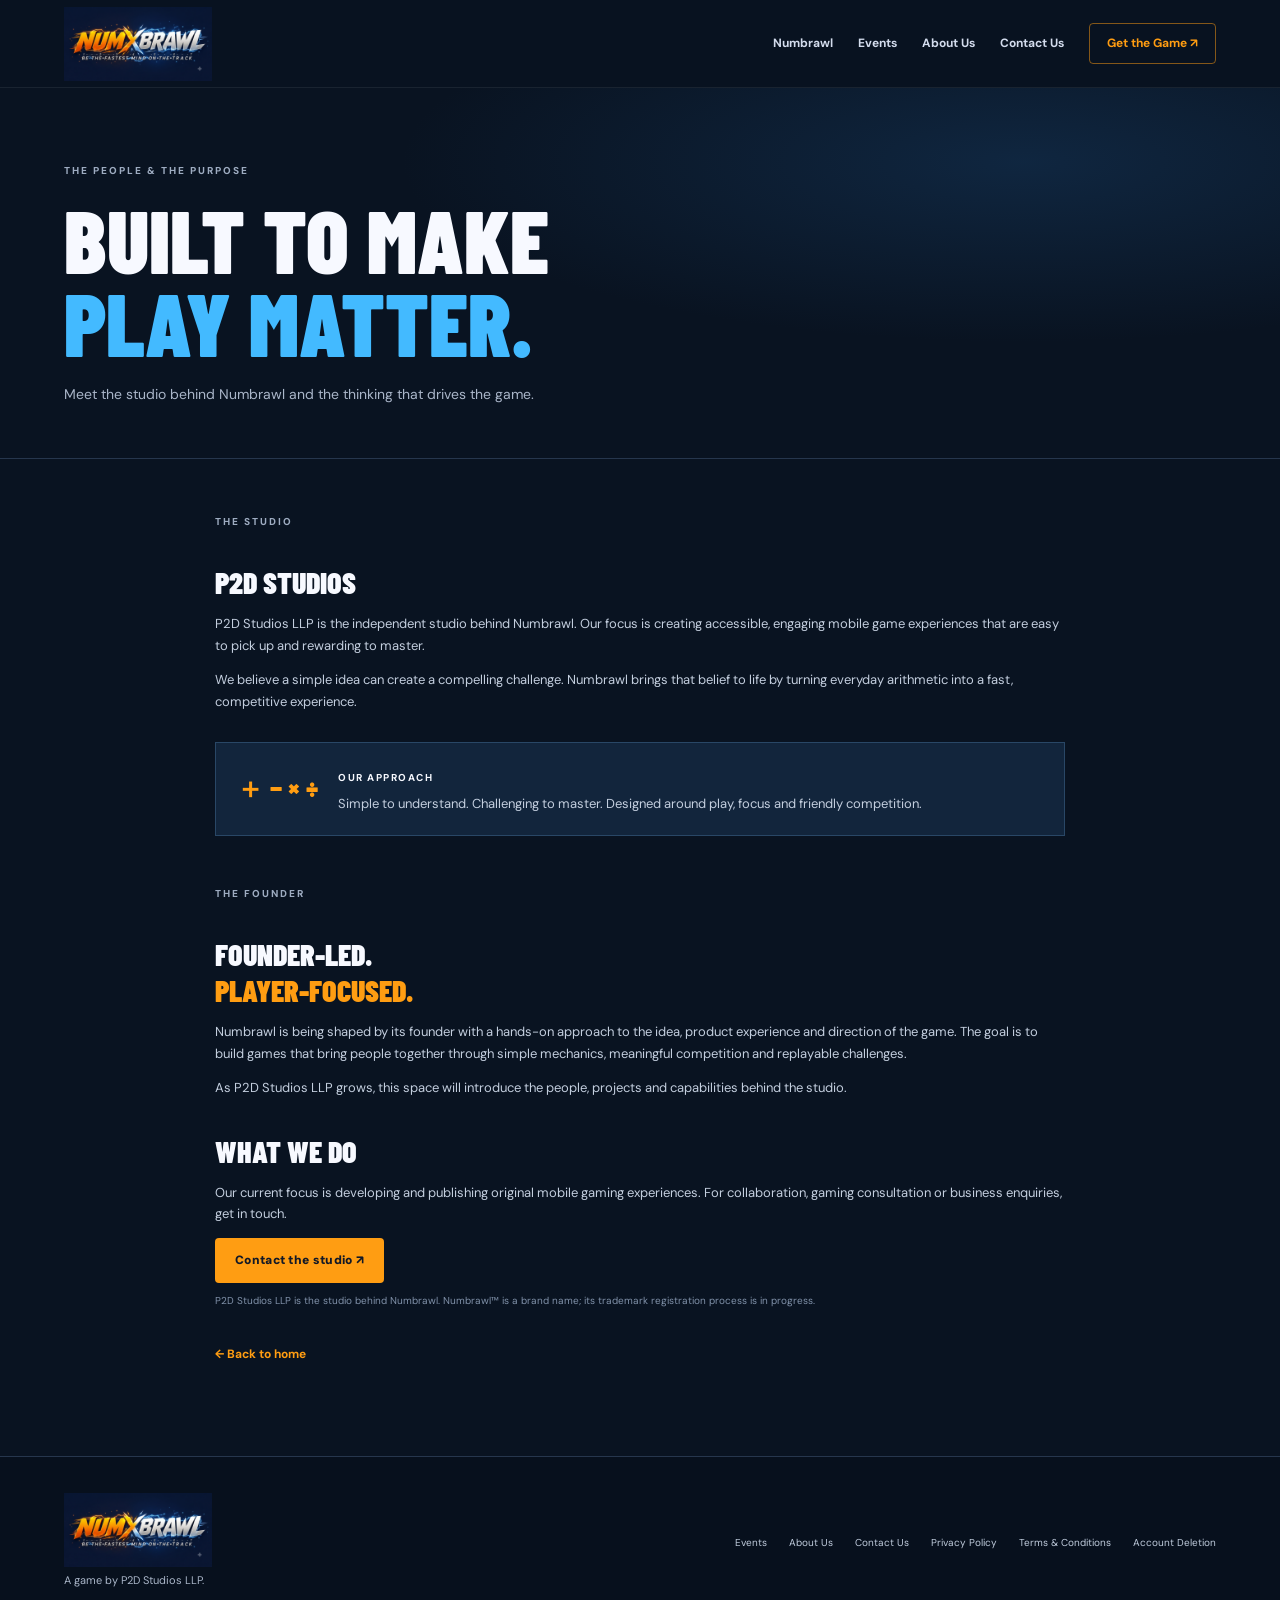
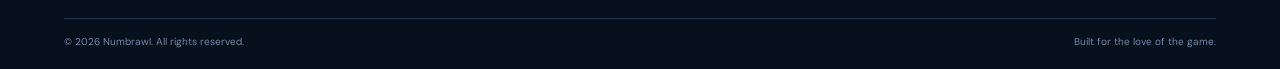
==== about.html @ 81ab1830 "Add files via upload" ====
<!doctype html><html lang="en"><head><meta charset="utf-8"><meta name="viewport" content="width=device-width,initial-scale=1"><meta name="description" content="About P2D Studios, the people and thinking behind Numbrawl."><title>About — Numbrawl / P2D Studios</title><link rel="icon" href="assets/favicon.svg"><link rel="stylesheet" href="styles.css"></head><body>
<header class="site-header">
<a class="brand" href="index.html" aria-label="Numbrawl home"><img src="assets/numbrawl-game-logo.png" alt="Numbrawl logo"></a>
<button class="menu-toggle" aria-label="Open navigation" aria-expanded="false"><span></span><span></span><span></span></button>
<nav class="nav" aria-label="Main navigation"><a href="index.html">Numbrawl</a><a href="events.html">Events</a><a href="about.html">About Us</a><a href="contact.html">Contact Us</a><a class="nav-cta" href="download.html">Get the Game <span>↗</span></a></nav></header>
<main><section class="page-hero"><div class="section-wrap"><div class="eyebrow">THE PEOPLE & THE PURPOSE</div><h1>BUILT TO MAKE<br><span class="blue">PLAY MATTER.</span></h1><p>Meet the studio behind Numbrawl and the thinking that drives the game.</p></div></section><article class="content-wrap about-content"><div class="eyebrow">THE STUDIO</div><h2>P2D STUDIOS</h2><p>P2D Studios LLP is the independent studio behind Numbrawl. Our focus is creating accessible, engaging mobile game experiences that are easy to pick up and rewarding to master.</p><p>We believe a simple idea can create a compelling challenge. Numbrawl brings that belief to life by turning everyday arithmetic into a fast, competitive experience.</p><div class="about-callout"><span class="callout-symbol">＋ − × ÷</span><div><strong>OUR APPROACH</strong><p>Simple to understand. Challenging to master. Designed around play, focus and friendly competition.</p></div></div><div class="eyebrow about-eyebrow">THE FOUNDER</div><h2>FOUNDER-LED.<br><span class="orange">PLAYER-FOCUSED.</span></h2><p>Numbrawl is being shaped by its founder with a hands-on approach to the idea, product experience and direction of the game. The goal is to build games that bring people together through simple mechanics, meaningful competition and replayable challenges.</p><p>As P2D Studios LLP grows, this space will introduce the people, projects and capabilities behind the studio.</p><h2>WHAT WE DO</h2><p>Our current focus is developing and publishing original mobile gaming experiences. For collaboration, gaming consultation or business enquiries, get in touch.</p><a class="button button-primary" href="contact.html">Contact the studio ↗</a><p class="small-note">P2D Studios LLP is the studio behind Numbrawl. Numbrawl™ is a brand name; its trademark registration process is in progress.</p><a class="back-link" href="index.html">← Back to home</a></article></main>
<footer class="site-footer"><div class="footer-main"><div><a class="brand footer-brand" href="index.html"><img src="assets/numbrawl-game-logo.png" alt="Numbrawl"></a><p>A game by P2D Studios LLP.</p></div><div class="footer-links"><a href="events.html">Events</a><a href="about.html">About Us</a><a href="contact.html">Contact Us</a><a href="privacy-policy.html">Privacy Policy</a><a href="terms.html">Terms &amp; Conditions</a><a href="delete-account.html">Account Deletion</a></div></div><div class="footer-bottom"><span>© <span id="year">2026</span> Numbrawl. All rights reserved.</span><span>Built for the love of the game.</span></div></footer><script src="script.js"></script></body></html>
---- styles.css ----
@import url('https://fonts.googleapis.com/css2?family=Barlow+Condensed:wght@600;700;800;900&family=DM+Sans:wght@400;500;600;700;800&display=swap');
:root{--bg:#091321;--panel:#111e31;--panel2:#1b2940;--text:#f7f9ff;--muted:#aab6c9;--orange:#ff9d12;--blue:#43baff;--line:#26364d;--max:1180px}*{box-sizing:border-box}html{scroll-behavior:smooth;scroll-padding-top:90px}body{margin:0;background:var(--bg);color:var(--text);font-family:'DM Sans',Arial,sans-serif;line-height:1.65}a{color:inherit;text-decoration:none}.site-header{height:82px;padding:0 max(5vw,24px);display:flex;align-items:center;justify-content:space-between;border-bottom:1px solid #ffffff12;background:#091321ed;position:sticky;top:0;z-index:20;backdrop-filter:blur(14px)}.brand{display:flex;align-items:center;max-width:250px}.brand img{display:block;width:285px;max-height:74px;object-fit:contain;object-position:left center}.nav{display:flex;align-items:center;gap:30px;font-size:12px;font-weight:700;color:#d3dced}.nav a:hover,.footer-links a:hover{color:var(--blue)}.nav-cta{padding:10px 17px;border:1px solid #ff9d1280;color:var(--orange);border-radius:4px}.nav-cta:hover{background:var(--orange);color:#091321!important}.menu-toggle{display:none;background:none;border:0;padding:8px}.menu-toggle span{display:block;width:23px;height:2px;background:#fff;margin:5px}.section-wrap{width:min(var(--max),90%);margin:0 auto}.hero{display:grid;grid-template-columns:1fr 1fr;gap:50px;align-items:center;padding-top:75px;padding-bottom:82px;min-height:620px}.eyebrow{font-size:10px;font-weight:800;letter-spacing:2px;color:#9eacc1}.live-dot{display:inline-block;width:7px;height:7px;border-radius:50%;background:var(--orange);margin-right:9px;box-shadow:0 0 12px var(--orange)}h1,h2,h3,.hero-tagline{font-family:'Barlow Condensed',Impact,sans-serif;font-weight:900;line-height:.95;margin:0}.hero h1{font-size:clamp(66px,8vw,112px);letter-spacing:-1px;margin:22px 0 14px}.orange,.accent{color:var(--orange)}.blue{color:var(--blue)}.hero-tagline{font-size:25px;letter-spacing:.2px;color:#e8eef9;margin:0 0 17px}.hero-description{max-width:510px;color:var(--muted);font-size:14px}.hero-actions{display:flex;align-items:center;gap:25px;margin-top:28px}.button{display:inline-flex;align-items:center;justify-content:center;gap:15px;padding:13px 20px;font-size:12px;font-weight:900;letter-spacing:.3px;border:0;cursor:pointer;border-radius:4px}.button-primary{background:var(--orange);color:#111827;transition:transform .2s,filter .2s}.button-primary:hover{transform:translateY(-2px);filter:brightness(1.1)}.text-link{font-size:12px;font-weight:800;color:#dce5f3}.text-link span{color:var(--blue);padding-left:7px}.hero-ops{display:flex;align-items:center;gap:12px;margin-top:48px;color:var(--orange);font-family:'Barlow Condensed';font-size:25px;font-weight:900}.hero-ops span:nth-child(even){color:var(--blue)}.hero-ops small{font:800 8px 'DM Sans';letter-spacing:1.5px;color:#71819a;margin-left:8px}.hero-visual{min-height:465px;position:relative;overflow:hidden;border:1px solid #2d4565;border-radius:16px;background:radial-gradient(ellipse at 50% 48%,#173a63 0,#0d1c32 50%,#091321 78%);display:flex;align-items:center;justify-content:center;box-shadow:0 22px 70px #0005}.hero-visual:before,.hero-visual:after{content:"";position:absolute;width:330px;height:330px;border:1px solid #43baff38;border-radius:50%;transform:rotate(-25deg) scaleX(1.4)}.hero-visual:after{width:390px;height:250px;border-color:#ff9d1245;transform:rotate(35deg) scaleX(1.3)}.visual-top,.visual-bottom{position:absolute;left:22px;right:22px;display:flex;align-items:center;justify-content:space-between;font-size:9px;font-weight:900;letter-spacing:1.5px;color:#9fb1ca;z-index:2}.visual-top{top:19px}.visual-bottom{bottom:20px}.visual-bottom strong{font:900 27px 'Barlow Condensed';color:#fff;text-shadow:0 0 16px #43baff}.status-pill{padding:6px 9px;border:1px solid #43baff65;color:var(--blue);border-radius:30px}.app-icon{width:min(68%,320px);aspect-ratio:1;object-fit:cover;border-radius:25%;position:relative;z-index:1;box-shadow:0 18px 55px #0009}.floating-equation{position:absolute;z-index:3;background:#101d31eF;border:1px solid #ffffff2b;padding:9px 13px;font:800 20px 'Barlow Condensed';box-shadow:0 8px 25px #0007}.floating-equation b{color:var(--orange)}.eq-a{left:16px;top:30%}.eq-b{right:14px;bottom:28%}.ticker{overflow:hidden;background:linear-gradient(90deg,#ff9d12,#ffc04b);color:#101827;padding:12px 0;white-space:nowrap}.ticker-track{display:flex;align-items:center;justify-content:space-around;gap:30px;min-width:1000px;font-family:'Barlow Condensed';font-size:17px;font-weight:900;letter-spacing:1.7px}.ticker-track b{font-size:13px}.section{padding-top:100px;padding-bottom:105px}.section-heading{display:flex;justify-content:space-between;align-items:end;gap:30px;margin-bottom:38px}.section-heading h2,.download-copy h2{font-size:clamp(48px,6vw,76px);letter-spacing:-.5px;margin:13px 0 0}.section-heading>p{max-width:350px;color:var(--muted);font-size:13px;margin:0 0 4px}.mode-showcase{display:grid;gap:18px}.mode-feature{display:grid;grid-template-columns:.85fr 1.15fr;gap:32px;align-items:center;padding:24px;background:var(--panel);border:1px solid var(--line);border-radius:9px}.mode-feature.reverse{grid-template-columns:1.15fr .85fr}.mode-feature.reverse .mode-copy{order:2}.mode-feature.reverse img{order:1}.mode-feature img{display:block;width:100%;max-height:490px;object-fit:contain;object-position:center;border-radius:5px;background:#080f1b}.mode-copy{padding:18px 22px}.mode-kicker{font-size:9px;font-weight:900;letter-spacing:2px;color:var(--blue)}.mode-copy h3{font-size:clamp(45px,5vw,65px);margin:16px 0}.mode-copy p{font-size:13px;color:var(--muted);max-width:420px}.mode-copy ul{padding-left:18px;color:#d4deed;font-size:12px}.mode-copy li{padding:4px 0}.challenge-section{background:#0d1a2c;padding:95px 0 100px;border-top:1px solid var(--line);border-bottom:1px solid var(--line)}.challenge-grid{display:grid;grid-template-columns:repeat(3,1fr);gap:14px}.challenge-grid article{position:relative;overflow:hidden;padding:26px;background:#15243a;border:1px solid #2c405d;min-height:175px}.challenge-grid article>span{font:800 11px 'DM Sans';color:#7f92ad;letter-spacing:1px}.challenge-grid h3{font-size:38px;margin:22px 0 5px}.challenge-grid p{font-size:12px;color:var(--muted);margin:0}.challenge-highlight{border-color:#ff9d1280!important;background:linear-gradient(135deg,#332714,#17263b)!important}.challenge-highlight h3{color:var(--orange)}.timer-strip{display:flex;align-items:center;gap:17px;margin-top:20px;padding:19px 22px;border:1px solid #2c405d;background:#111f33}.timer-symbol{font-size:28px;color:var(--blue)}.timer-strip strong{font-size:10px;letter-spacing:1.5px}.timer-strip p{font-size:12px;color:var(--muted);margin:3px 0 0}.timer-options{margin-left:auto;display:flex;gap:8px}.timer-options b{font-size:10px;padding:8px 12px;border:1px solid #526783;color:#eaf2ff;border-radius:3px}.operations{display:flex;align-items:center;gap:18px;margin-top:28px}.operations span{font:900 28px 'Barlow Condensed';color:var(--orange)}.operations span:nth-child(even){color:var(--blue)}.operations p{font-size:9px;font-weight:900;letter-spacing:1.5px;color:#8ea0ba;margin-left:5px}.download-band{display:grid;grid-template-columns:1fr 260px;align-items:center;gap:40px;padding-top:100px;padding-bottom:100px}.download-copy h2{font-size:clamp(58px,7vw,86px);margin:17px 0}.download-copy p{color:var(--muted);font-size:13px;max-width:490px;margin-bottom:25px}.qr-panel{justify-self:center;text-align:center;display:flex;flex-direction:column;align-items:center;gap:8px}.qr-frame{padding:12px;background:#fff;width:160px;height:160px;display:grid;place-items:center}.qr-frame img{width:100%;height:100%;object-fit:contain}.qr-panel strong{font-size:10px;letter-spacing:2px}.qr-panel>span{font-size:10px;color:var(--muted)}.site-footer{border-top:1px solid var(--line);padding:36px max(5vw,24px) 18px;background:#07101d}.footer-main{display:flex;justify-content:space-between;align-items:center;gap:25px}.footer-brand img{width:220px}.footer-main p{color:var(--muted);font-size:11px;margin:4px 0}.footer-links{display:flex;justify-content:flex-end;flex-wrap:wrap;gap:12px 22px;font-size:10px;color:#c0ccdd}.footer-bottom{border-top:1px solid #26364d;margin-top:25px;padding-top:15px;display:flex;justify-content:space-between;color:#7788a1;font-size:10px}.page-hero{padding:75px 0 52px;border-bottom:1px solid var(--line);background:radial-gradient(ellipse at 80% 20%,#15375b88,transparent 43%)}.page-hero h1{font-size:clamp(55px,8vw,88px);margin:18px 0}.page-hero p{max-width:650px;color:var(--muted);font-size:14px;margin:0}.content-wrap{width:min(850px,90%);margin:0 auto;padding:55px 0 90px}.content-wrap h2{font:900 30px 'Barlow Condensed';margin:34px 0 10px}.content-wrap h2:first-child{margin-top:0}.content-wrap h3{font-size:16px;margin:23px 0 7px}.content-wrap p,.content-wrap li{font-size:13px;color:#c3cede}.content-wrap ul{padding-left:22px}.content-wrap li{margin:7px 0}.content-wrap a:not(.button){color:var(--blue)}.notice{border:1px solid #6e592a;background:#282319;padding:17px 19px;color:#e8d7a6;font-size:12px;margin-bottom:27px}.contact-layout{display:grid;grid-template-columns:.8fr 1.2fr;gap:55px}.contact-layout h2{font-size:40px}.contact-card{background:var(--panel);border:1px solid var(--line);padding:22px;margin-top:25px}.contact-card p{margin:5px 0}.contact-card a{color:var(--orange)!important;font-weight:700}.contact-form{display:flex;flex-direction:column;gap:9px;background:var(--panel);border:1px solid var(--line);padding:26px;border-radius:7px}.contact-form label{font-size:11px;font-weight:800;color:#dbe5f4;margin-top:5px}.contact-form input,.contact-form select,.contact-form textarea{width:100%;background:#0a1525;border:1px solid #344963;border-radius:4px;padding:12px;color:#fff;font:13px 'DM Sans';outline:none}.contact-form input:focus,.contact-form select:focus,.contact-form textarea:focus{border-color:var(--blue)}.contact-form textarea{resize:vertical}.contact-form .button{align-self:flex-start;margin-top:9px}.form-note,.small-note{font-size:10px!important;color:#8192aa!important}.form-note a{color:var(--blue)!important}.about-callout{display:flex;gap:20px;align-items:center;padding:20px;background:#12253c;border:1px solid #294766;margin:30px 0}.callout-symbol{font:900 28px 'Barlow Condensed';color:var(--orange);white-space:nowrap}.about-callout strong{font-size:10px;letter-spacing:1.5px}.about-callout p{margin:4px 0 0}.about-eyebrow{margin-top:50px}.back-link{display:inline-block;color:var(--orange)!important;font-size:12px;font-weight:700;margin-top:25px}.download-page{text-align:center;max-width:700px;margin:auto}.download-page .qr-frame{margin:28px auto 15px;width:190px;height:190px}.download-page .button{margin-top:15px}.placeholder-label{display:inline-block;background:#393020;color:#f5c342;padding:6px 10px;font-size:9px;letter-spacing:1px;font-weight:800;margin-top:15px}.thank-you{width:min(700px,90%);margin:15vh auto;text-align:center}.thank-you h1{font-size:clamp(55px,9vw,90px);margin:20px 0}.thank-you p{color:var(--muted);margin-bottom:25px}
@media(max-width:850px){.hero{grid-template-columns:1fr;gap:38px;padding-top:60px}.hero-copy{max-width:680px}.hero-visual{min-height:420px;width:min(100%,650px);justify-self:center}.section-heading{align-items:start}.section-heading>p{max-width:280px}.mode-feature,.mode-feature.reverse{grid-template-columns:.9fr 1.1fr;gap:15px}.mode-copy{padding:10px}.contact-layout{gap:25px}.footer-main{align-items:flex-start}}
@media(max-width:620px){.site-header{height:68px;padding-inline:5%}.brand img{width:220px;max-height:58px}.menu-toggle{display:block}.nav{display:none;position:absolute;top:67px;left:0;right:0;background:#0b1728;border-bottom:1px solid var(--line);padding:15px 5%;flex-direction:column;align-items:stretch;gap:0}.nav.open{display:flex}.nav a{padding:12px 0;border-bottom:1px solid #26364d}.nav .nav-cta{margin-top:12px;text-align:center;padding:12px}.hero{padding-top:48px;padding-bottom:55px;min-height:0}.hero h1{font-size:clamp(67px,18vw,100px)}.hero-tagline{font-size:21px}.hero-description{font-size:13px}.hero-actions{gap:17px;flex-wrap:wrap}.hero-ops{margin-top:34px;gap:9px}.hero-ops small{font-size:7px;letter-spacing:1px}.hero-visual{min-height:340px}.app-icon{width:62%;max-width:245px}.floating-equation{font-size:15px;padding:7px 9px}.eq-a{left:8px}.eq-b{right:8px}.section{padding-top:72px;padding-bottom:76px}.section-heading{display:block;margin-bottom:27px}.section-heading>p{margin-top:16px}.section-heading h2{font-size:56px}.mode-feature,.mode-feature.reverse{grid-template-columns:1fr;gap:18px;padding:15px}.mode-feature.reverse .mode-copy,.mode-feature.reverse img{order:initial}.mode-copy{padding:8px}.mode-copy h3{font-size:52px;margin:12px 0}.mode-feature img{max-height:520px}.challenge-section{padding:72px 0}.challenge-grid{grid-template-columns:1fr;gap:9px}.challenge-grid article{min-height:145px;padding:21px}.challenge-grid h3{margin:13px 0 4px}.timer-strip{flex-wrap:wrap;padding:16px}.timer-options{width:100%;margin:6px 0 0 44px}.operations{gap:12px;flex-wrap:wrap}.operations p{width:100%;margin:0}.download-band{grid-template-columns:1fr;gap:35px;padding-top:72px;padding-bottom:72px}.download-copy h2{font-size:68px}.qr-panel{justify-self:start}.footer-main{display:block}.footer-links{justify-content:flex-start;margin-top:18px;gap:12px 16px}.footer-bottom{gap:8px;flex-direction:column}.page-hero{padding:52px 0 38px}.content-wrap{padding:38px 0 65px}.contact-layout{grid-template-columns:1fr;gap:30px}.contact-form{padding:19px}.contact-layout h2{font-size:36px}.about-callout{align-items:flex-start;flex-direction:column;gap:7px}}
@media(prefers-reduced-motion:reduce){html{scroll-behavior:auto}*,*::before,*::after{transition:none!important}}

/* V3 responsive navigation, event feature and stronger logo */
.nav{gap:25px}.nav a{white-space:nowrap}.site-header{min-height:88px}
.event-feature{display:grid;grid-template-columns:1fr .9fr;gap:28px;align-items:center;margin:28px auto 10px;padding:30px 34px;border:1px solid #29415f;border-radius:12px;background:linear-gradient(110deg,#10223a,#101a2a 62%,#172d48);overflow:hidden}
.event-feature-copy h2{font:900 clamp(35px,4.5vw,58px)/.98 'Barlow Condensed';margin:13px 0}.event-feature-copy p{max-width:480px;color:var(--muted);font-size:13px}.event-feature-link{display:inline-flex;margin-top:10px;color:var(--orange);font-size:12px;font-weight:900}
.event-feature-art,.events-hero-art{position:relative;min-height:230px;display:flex;align-items:center;justify-content:center;overflow:hidden;background:radial-gradient(ellipse at center,#1b4770 0,#10233c 48%,transparent 75%)}
.event-feature-art img{width:180px;height:180px;object-fit:cover;border-radius:25%;z-index:2;box-shadow:0 15px 45px #0009}
.event-orbit{position:absolute;border:1px solid #4cbaff55;border-radius:50%;width:260px;height:130px;transform:rotate(-25deg)}.orbit-two{width:310px;height:180px;border-color:#ff9d1255;transform:rotate(28deg)}
.event-math{position:absolute;font:900 48px 'Barlow Condensed';color:var(--orange);text-shadow:0 0 20px #ff9d1270}.math-one{left:12%;top:14%}.math-two{right:12%;bottom:10%;color:var(--blue)}
.event-vs{position:absolute;z-index:3;font:900 24px 'Barlow Condensed';color:#fff;text-shadow:0 0 20px var(--blue);right:18%;top:42%}.event-art-label{position:absolute;bottom:8px;left:0;right:0;text-align:center;font-size:9px;font-weight:900;letter-spacing:2px;color:#b6c7df}
.events-hero{padding:65px 0 55px;border-bottom:1px solid var(--line);background:radial-gradient(ellipse at 80% 40%,#173b60 0,transparent 48%)}
.events-hero-inner{display:grid;grid-template-columns:1fr 1fr;align-items:center;gap:35px}.events-hero-copy h1{font-size:clamp(65px,8vw,100px);margin:18px 0}.events-hero-copy p{max-width:520px;color:var(--muted);font-size:14px}
.events-hero-art{min-height:350px;border:1px solid #29415f;border-radius:12px}.events-hero-art img{width:235px;height:235px;object-fit:cover;border-radius:25%;z-index:2;box-shadow:0 20px 60px #0009}
.event-status{display:inline-block;margin-top:14px;padding:7px 11px;border:1px solid #ff9d1277;color:var(--orange);font-size:9px;font-weight:900;letter-spacing:1.5px}
.event-coming-card{display:grid;grid-template-columns:130px 1fr auto;gap:25px;align-items:center;padding:28px;background:var(--panel);border:1px solid var(--line);border-radius:8px}.event-card-symbol{font:900 38px 'Barlow Condensed';color:var(--orange);letter-spacing:4px}.event-coming-card h3{font-size:35px;margin:9px 0}.event-coming-card p,.event-note p{font-size:13px;color:var(--muted);max-width:650px}.event-note{margin-top:28px;padding:25px;border-left:3px solid var(--blue);background:#101e31}.event-note strong{font-size:14px}
@media(max-width:850px){.brand img{width:245px}.nav{gap:14px}.event-feature{grid-template-columns:1fr 1fr;padding:24px}.events-hero-inner{grid-template-columns:1fr 1fr}.event-coming-card{grid-template-columns:90px 1fr}.event-coming-card>.event-status{grid-column:2;justify-self:start}}
@media(max-width:620px){.site-header{height:76px;min-height:76px}.brand img{width:220px;max-height:58px}.nav{top:75px}.event-feature{grid-template-columns:1fr;padding:23px 20px;margin-top:18px}.event-feature-art{min-height:190px}.event-feature-art img{width:145px;height:145px}.events-hero{padding:45px 0 35px}.events-hero-inner{grid-template-columns:1fr;gap:18px}.events-hero-art{min-height:260px}.events-hero-art img{width:180px;height:180px}.event-coming-card{grid-template-columns:1fr;gap:12px;padding:20px}.event-coming-card>.event-status{grid-column:auto}.event-coming-card h3{font-size:30px}}
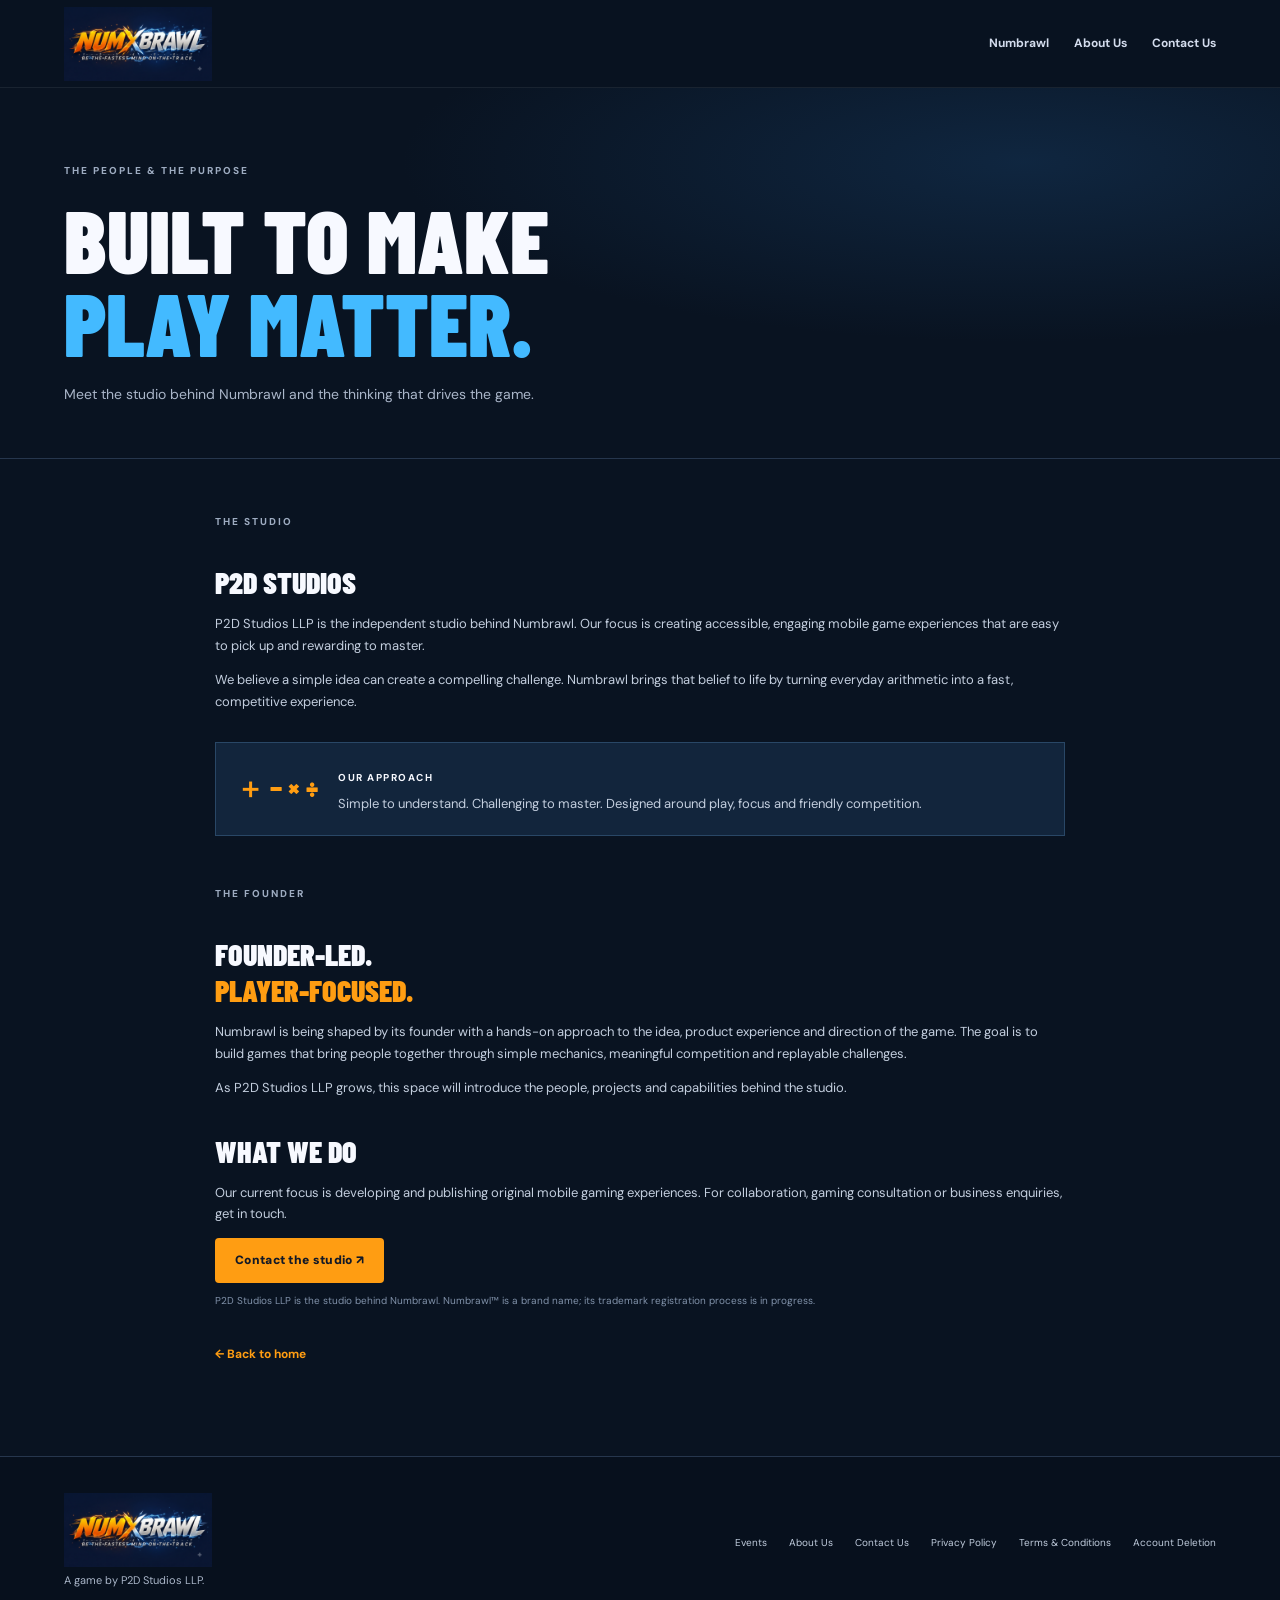
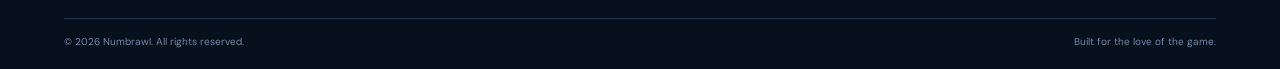
==== commit 62273d45: "V4: simplify navigation and retain Events page" ====
--- a/about.html
+++ b/about.html
@@ -2,6 +2,6 @@
 <header class="site-header">
 <a class="brand" href="index.html" aria-label="Numbrawl home"><img src="assets/numbrawl-game-logo.png" alt="Numbrawl logo"></a>
 <button class="menu-toggle" aria-label="Open navigation" aria-expanded="false"><span></span><span></span><span></span></button>
-<nav class="nav" aria-label="Main navigation"><a href="index.html">Numbrawl</a><a href="events.html">Events</a><a href="about.html">About Us</a><a href="contact.html">Contact Us</a><a class="nav-cta" href="download.html">Get the Game <span>↗</span></a></nav></header>
+<nav class="nav" aria-label="Main navigation"><a href="index.html">Numbrawl</a><a href="about.html">About Us</a><a href="contact.html">Contact Us</a></nav></header>
 <main><section class="page-hero"><div class="section-wrap"><div class="eyebrow">THE PEOPLE & THE PURPOSE</div><h1>BUILT TO MAKE<br><span class="blue">PLAY MATTER.</span></h1><p>Meet the studio behind Numbrawl and the thinking that drives the game.</p></div></section><article class="content-wrap about-content"><div class="eyebrow">THE STUDIO</div><h2>P2D STUDIOS</h2><p>P2D Studios LLP is the independent studio behind Numbrawl. Our focus is creating accessible, engaging mobile game experiences that are easy to pick up and rewarding to master.</p><p>We believe a simple idea can create a compelling challenge. Numbrawl brings that belief to life by turning everyday arithmetic into a fast, competitive experience.</p><div class="about-callout"><span class="callout-symbol">＋ − × ÷</span><div><strong>OUR APPROACH</strong><p>Simple to understand. Challenging to master. Designed around play, focus and friendly competition.</p></div></div><div class="eyebrow about-eyebrow">THE FOUNDER</div><h2>FOUNDER-LED.<br><span class="orange">PLAYER-FOCUSED.</span></h2><p>Numbrawl is being shaped by its founder with a hands-on approach to the idea, product experience and direction of the game. The goal is to build games that bring people together through simple mechanics, meaningful competition and replayable challenges.</p><p>As P2D Studios LLP grows, this space will introduce the people, projects and capabilities behind the studio.</p><h2>WHAT WE DO</h2><p>Our current focus is developing and publishing original mobile gaming experiences. For collaboration, gaming consultation or business enquiries, get in touch.</p><a class="button button-primary" href="contact.html">Contact the studio ↗</a><p class="small-note">P2D Studios LLP is the studio behind Numbrawl. Numbrawl™ is a brand name; its trademark registration process is in progress.</p><a class="back-link" href="index.html">← Back to home</a></article></main>
 <footer class="site-footer"><div class="footer-main"><div><a class="brand footer-brand" href="index.html"><img src="assets/numbrawl-game-logo.png" alt="Numbrawl"></a><p>A game by P2D Studios LLP.</p></div><div class="footer-links"><a href="events.html">Events</a><a href="about.html">About Us</a><a href="contact.html">Contact Us</a><a href="privacy-policy.html">Privacy Policy</a><a href="terms.html">Terms &amp; Conditions</a><a href="delete-account.html">Account Deletion</a></div></div><div class="footer-bottom"><span>© <span id="year">2026</span> Numbrawl. All rights reserved.</span><span>Built for the love of the game.</span></div></footer><script src="script.js"></script></body></html>
--- a/styles.css
+++ b/styles.css
@@ -20,3 +20,30 @@
 .event-coming-card{display:grid;grid-template-columns:130px 1fr auto;gap:25px;align-items:center;padding:28px;background:var(--panel);border:1px solid var(--line);border-radius:8px}.event-card-symbol{font:900 38px 'Barlow Condensed';color:var(--orange);letter-spacing:4px}.event-coming-card h3{font-size:35px;margin:9px 0}.event-coming-card p,.event-note p{font-size:13px;color:var(--muted);max-width:650px}.event-note{margin-top:28px;padding:25px;border-left:3px solid var(--blue);background:#101e31}.event-note strong{font-size:14px}
 @media(max-width:850px){.brand img{width:245px}.nav{gap:14px}.event-feature{grid-template-columns:1fr 1fr;padding:24px}.events-hero-inner{grid-template-columns:1fr 1fr}.event-coming-card{grid-template-columns:90px 1fr}.event-coming-card>.event-status{grid-column:2;justify-self:start}}
 @media(max-width:620px){.site-header{height:76px;min-height:76px}.brand img{width:220px;max-height:58px}.nav{top:75px}.event-feature{grid-template-columns:1fr;padding:23px 20px;margin-top:18px}.event-feature-art{min-height:190px}.event-feature-art img{width:145px;height:145px}.events-hero{padding:45px 0 35px}.events-hero-inner{grid-template-columns:1fr;gap:18px}.events-hero-art{min-height:260px}.events-hero-art img{width:180px;height:180px}.event-coming-card{grid-template-columns:1fr;gap:12px;padding:20px}.event-coming-card>.event-status{grid-column:auto}.event-coming-card h3{font-size:30px}}
+
+
+/* V4 marketing refresh */
+.v4-modes{display:grid;grid-template-columns:repeat(3,minmax(0,1fr));gap:16px}
+.v4-mode{display:flex;flex-direction:column;overflow:hidden;padding:25px 20px 0;border:1px solid #304560;border-radius:12px;background:linear-gradient(145deg,#172941,#0d1929);min-width:0}
+.v4-mode h3{font:900 clamp(31px,3vw,45px)/.98 'Barlow Condensed',sans-serif;margin:20px 0 12px}
+.v4-mode>p{font-size:13px;color:#e5eefc;min-height:42px}
+.v4-mode ul{font-size:12px;line-height:1.7;color:#b5c5d9;padding-left:18px;margin:15px 0 24px}
+.v4-mode li{padding:3px 0}
+.v4-pvp{background:linear-gradient(145deg,#28263b,#111a2a);border-color:#685031}
+.v4-cpu{background:linear-gradient(145deg,#12334c,#0c1829)}
+.v4-screen{margin:auto -20px 0;display:flex;justify-content:center;padding:12px 15px 0;background:radial-gradient(ellipse at bottom,#244563,transparent 72%)}
+.v4-screen img{display:block;width:100%;max-width:230px;height:275px;object-fit:contain;object-position:bottom;filter:drop-shadow(0 12px 24px #0009)}
+.v4-cpu-art{margin:auto -20px 0;height:275px;display:flex;flex-direction:column;align-items:center;justify-content:center;gap:22px;background:radial-gradient(ellipse at center,#1d4d70,#0b1929 72%);border-top:1px solid #ffffff15}
+.v4-cpu-art strong{font:900 36px 'Barlow Condensed';color:white}.v4-cpu-art em{font-style:normal;color:var(--orange)}
+.v4-cpu-art span{font:900 42px 'Barlow Condensed';color:var(--blue)}
+.v4-progress{padding:95px 0;background:linear-gradient(120deg,#13253a,#0a1423);border-top:1px solid #2b3c52;border-bottom:1px solid #2b3c52}
+.v4-progress-grid{display:grid;grid-template-columns:1.3fr .7fr;gap:60px;align-items:center}
+.v4-progress h2{font:900 clamp(42px,5vw,68px)/.98 'Barlow Condensed';margin:18px 0}
+.v4-progress p{font-size:14px;line-height:1.8;color:var(--muted);max-width:590px}
+.v4-steps{display:flex;align-items:center;flex-wrap:wrap;gap:10px;margin-top:24px}
+.v4-steps span{font-size:10px;font-weight:900;letter-spacing:1px;border:1px solid #426080;border-radius:4px;padding:10px}
+.v4-steps b{color:var(--orange)}
+.v4-stamp{padding:32px 20px;border:1px solid #ff9d1280;text-align:center;font:900 clamp(22px,2.8vw,34px)/1.15 'Barlow Condensed';letter-spacing:1px}
+.v4-stamp strong{color:var(--orange)}
+@media(max-width:900px){.v4-modes{grid-template-columns:repeat(2,minmax(0,1fr))}.v4-cpu{grid-column:1/-1}.v4-progress-grid{gap:30px}}
+@media(max-width:620px){.v4-modes{grid-template-columns:1fr}.v4-cpu{grid-column:auto}.v4-progress{padding:65px 0}.v4-progress-grid{grid-template-columns:1fr}.v4-mode h3{font-size:44px}.v4-mode>p{min-height:0}}
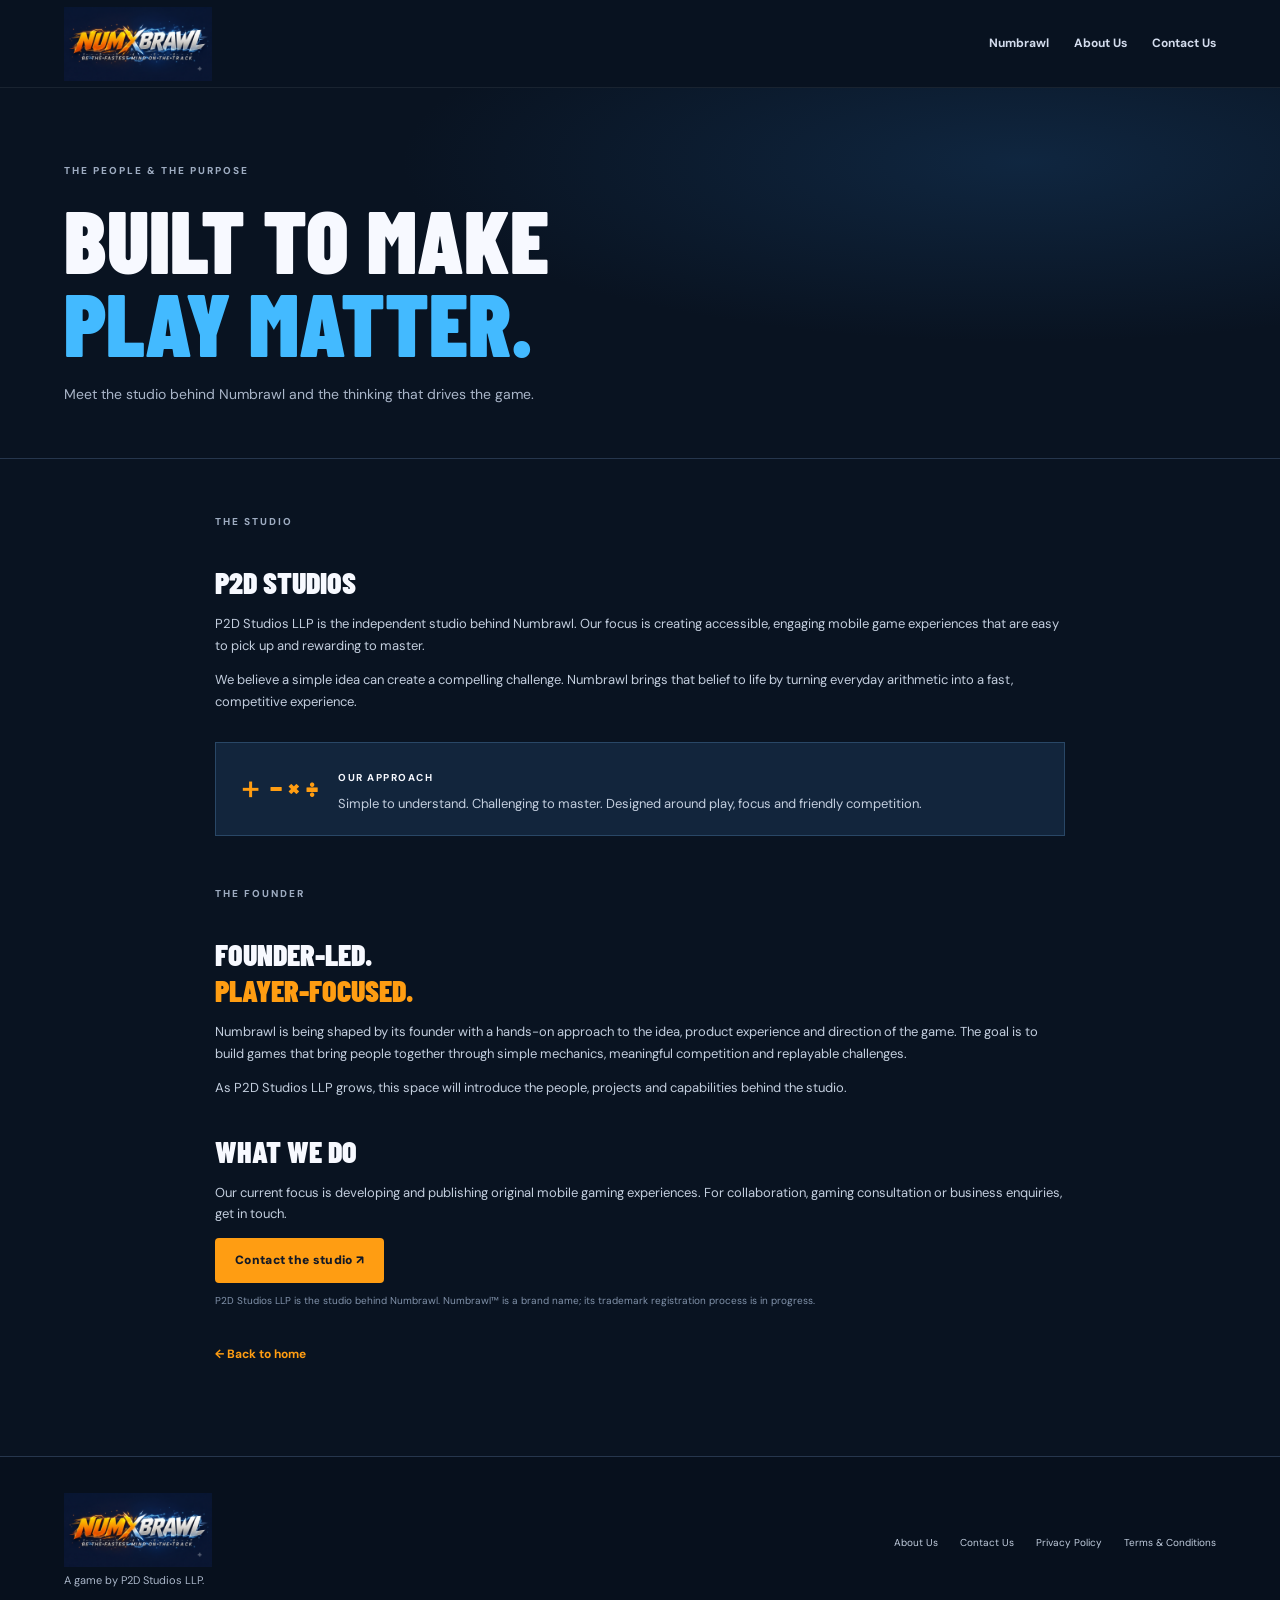
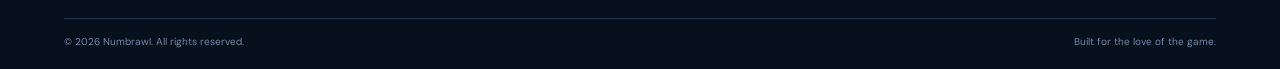
==== commit 2261888d: "Hide Events and deletion links; describe deletion requests in Terms" ====
--- a/about.html
+++ b/about.html
@@ -4,4 +4,4 @@
 <button class="menu-toggle" aria-label="Open navigation" aria-expanded="false"><span></span><span></span><span></span></button>
 <nav class="nav" aria-label="Main navigation"><a href="index.html">Numbrawl</a><a href="about.html">About Us</a><a href="contact.html">Contact Us</a></nav></header>
 <main><section class="page-hero"><div class="section-wrap"><div class="eyebrow">THE PEOPLE & THE PURPOSE</div><h1>BUILT TO MAKE<br><span class="blue">PLAY MATTER.</span></h1><p>Meet the studio behind Numbrawl and the thinking that drives the game.</p></div></section><article class="content-wrap about-content"><div class="eyebrow">THE STUDIO</div><h2>P2D STUDIOS</h2><p>P2D Studios LLP is the independent studio behind Numbrawl. Our focus is creating accessible, engaging mobile game experiences that are easy to pick up and rewarding to master.</p><p>We believe a simple idea can create a compelling challenge. Numbrawl brings that belief to life by turning everyday arithmetic into a fast, competitive experience.</p><div class="about-callout"><span class="callout-symbol">＋ − × ÷</span><div><strong>OUR APPROACH</strong><p>Simple to understand. Challenging to master. Designed around play, focus and friendly competition.</p></div></div><div class="eyebrow about-eyebrow">THE FOUNDER</div><h2>FOUNDER-LED.<br><span class="orange">PLAYER-FOCUSED.</span></h2><p>Numbrawl is being shaped by its founder with a hands-on approach to the idea, product experience and direction of the game. The goal is to build games that bring people together through simple mechanics, meaningful competition and replayable challenges.</p><p>As P2D Studios LLP grows, this space will introduce the people, projects and capabilities behind the studio.</p><h2>WHAT WE DO</h2><p>Our current focus is developing and publishing original mobile gaming experiences. For collaboration, gaming consultation or business enquiries, get in touch.</p><a class="button button-primary" href="contact.html">Contact the studio ↗</a><p class="small-note">P2D Studios LLP is the studio behind Numbrawl. Numbrawl™ is a brand name; its trademark registration process is in progress.</p><a class="back-link" href="index.html">← Back to home</a></article></main>
-<footer class="site-footer"><div class="footer-main"><div><a class="brand footer-brand" href="index.html"><img src="assets/numbrawl-game-logo.png" alt="Numbrawl"></a><p>A game by P2D Studios LLP.</p></div><div class="footer-links"><a href="events.html">Events</a><a href="about.html">About Us</a><a href="contact.html">Contact Us</a><a href="privacy-policy.html">Privacy Policy</a><a href="terms.html">Terms &amp; Conditions</a><a href="delete-account.html">Account Deletion</a></div></div><div class="footer-bottom"><span>© <span id="year">2026</span> Numbrawl. All rights reserved.</span><span>Built for the love of the game.</span></div></footer><script src="script.js"></script></body></html>
+<footer class="site-footer"><div class="footer-main"><div><a class="brand footer-brand" href="index.html"><img src="assets/numbrawl-game-logo.png" alt="Numbrawl"></a><p>A game by P2D Studios LLP.</p></div><div class="footer-links"><a href="about.html">About Us</a><a href="contact.html">Contact Us</a><a href="privacy-policy.html">Privacy Policy</a><a href="terms.html">Terms &amp; Conditions</a></div></div><div class="footer-bottom"><span>© <span id="year">2026</span> Numbrawl. All rights reserved.</span><span>Built for the love of the game.</span></div></footer><script src="script.js"></script></body></html>
--- a/styles.css
+++ b/styles.css
@@ -47,3 +47,26 @@
 .v4-stamp strong{color:var(--orange)}
 @media(max-width:900px){.v4-modes{grid-template-columns:repeat(2,minmax(0,1fr))}.v4-cpu{grid-column:1/-1}.v4-progress-grid{gap:30px}}
 @media(max-width:620px){.v4-modes{grid-template-columns:1fr}.v4-cpu{grid-column:auto}.v4-progress{padding:65px 0}.v4-progress-grid{grid-template-columns:1fr}.v4-mode h3{font-size:44px}.v4-mode>p{min-height:0}}
+
+
+/* V5: intentional labelled mobile screen placeholders */
+.v4-screen{min-height:300px;align-items:flex-end}
+.v5-phone{width:176px;height:285px;padding:9px 8px 0;border:2px solid #71849d;border-bottom:0;border-radius:27px 27px 0 0;background:linear-gradient(150deg,#2d3e54,#090f1b);box-shadow:0 12px 32px #0009;display:flex;flex-direction:column;align-items:center}
+.v5-speaker{width:42px;height:5px;border-radius:8px;background:#050b12;margin:1px auto 9px;flex:none}
+.v5-display{height:100%;width:100%;border:1px dashed #57bfff99;border-radius:13px 13px 0 0;background:linear-gradient(155deg,#173956,#0c1929);display:flex;flex-direction:column;align-items:center;justify-content:center;gap:15px;padding:12px;text-align:center}
+.v5-display>span{font-size:9px;letter-spacing:1px;font-weight:900;color:#6bcaff;border:1px solid #6bcaff77;border-radius:20px;padding:7px}
+.v5-display strong{font:900 23px/1.1 'Barlow Condensed';color:#fff}
+.v5-display small{font-size:9px;color:#a6b9d0}
+.v5-pvp{background:linear-gradient(155deg,#3b2b1c,#111a2b);border-color:#ff9d1280}
+.v5-pvp>span{color:#ffb04c;border-color:#ff9d1280}
+.v5-analysis{padding:100px 0;background:radial-gradient(ellipse at 15% 50%,#17324e,transparent 55%),#0b1727;border-top:1px solid #2c4059;border-bottom:1px solid #2c4059}
+.v5-analysis-grid{display:grid;grid-template-columns:1fr 1fr;gap:65px;align-items:center}
+.v5-analysis h2{font:900 clamp(42px,5vw,64px)/1 'Barlow Condensed';margin:20px 0}
+.v5-analysis p{font-size:13px;line-height:1.8;color:var(--muted)}
+.v5-analysis-tag{display:inline-block;margin-top:20px;border-left:3px solid var(--orange);padding:14px;background:#152a43;font-size:11px;font-weight:900;letter-spacing:.6px}
+.v5-analysis-points{border-top:1px solid #ffffff26}
+.v5-analysis-points article{display:grid;grid-template-columns:40px 1fr;gap:14px;padding:23px 0;border-bottom:1px solid #ffffff26}
+.v5-analysis-points article>span{font:900 25px 'Barlow Condensed';color:var(--orange)}
+.v5-analysis-points h3{font-size:14px;margin:3px 0 8px;letter-spacing:.5px}
+.v5-analysis-points p{margin:0}
+@media(max-width:760px){.v5-analysis{padding:70px 0}.v5-analysis-grid{grid-template-columns:1fr;gap:30px}}
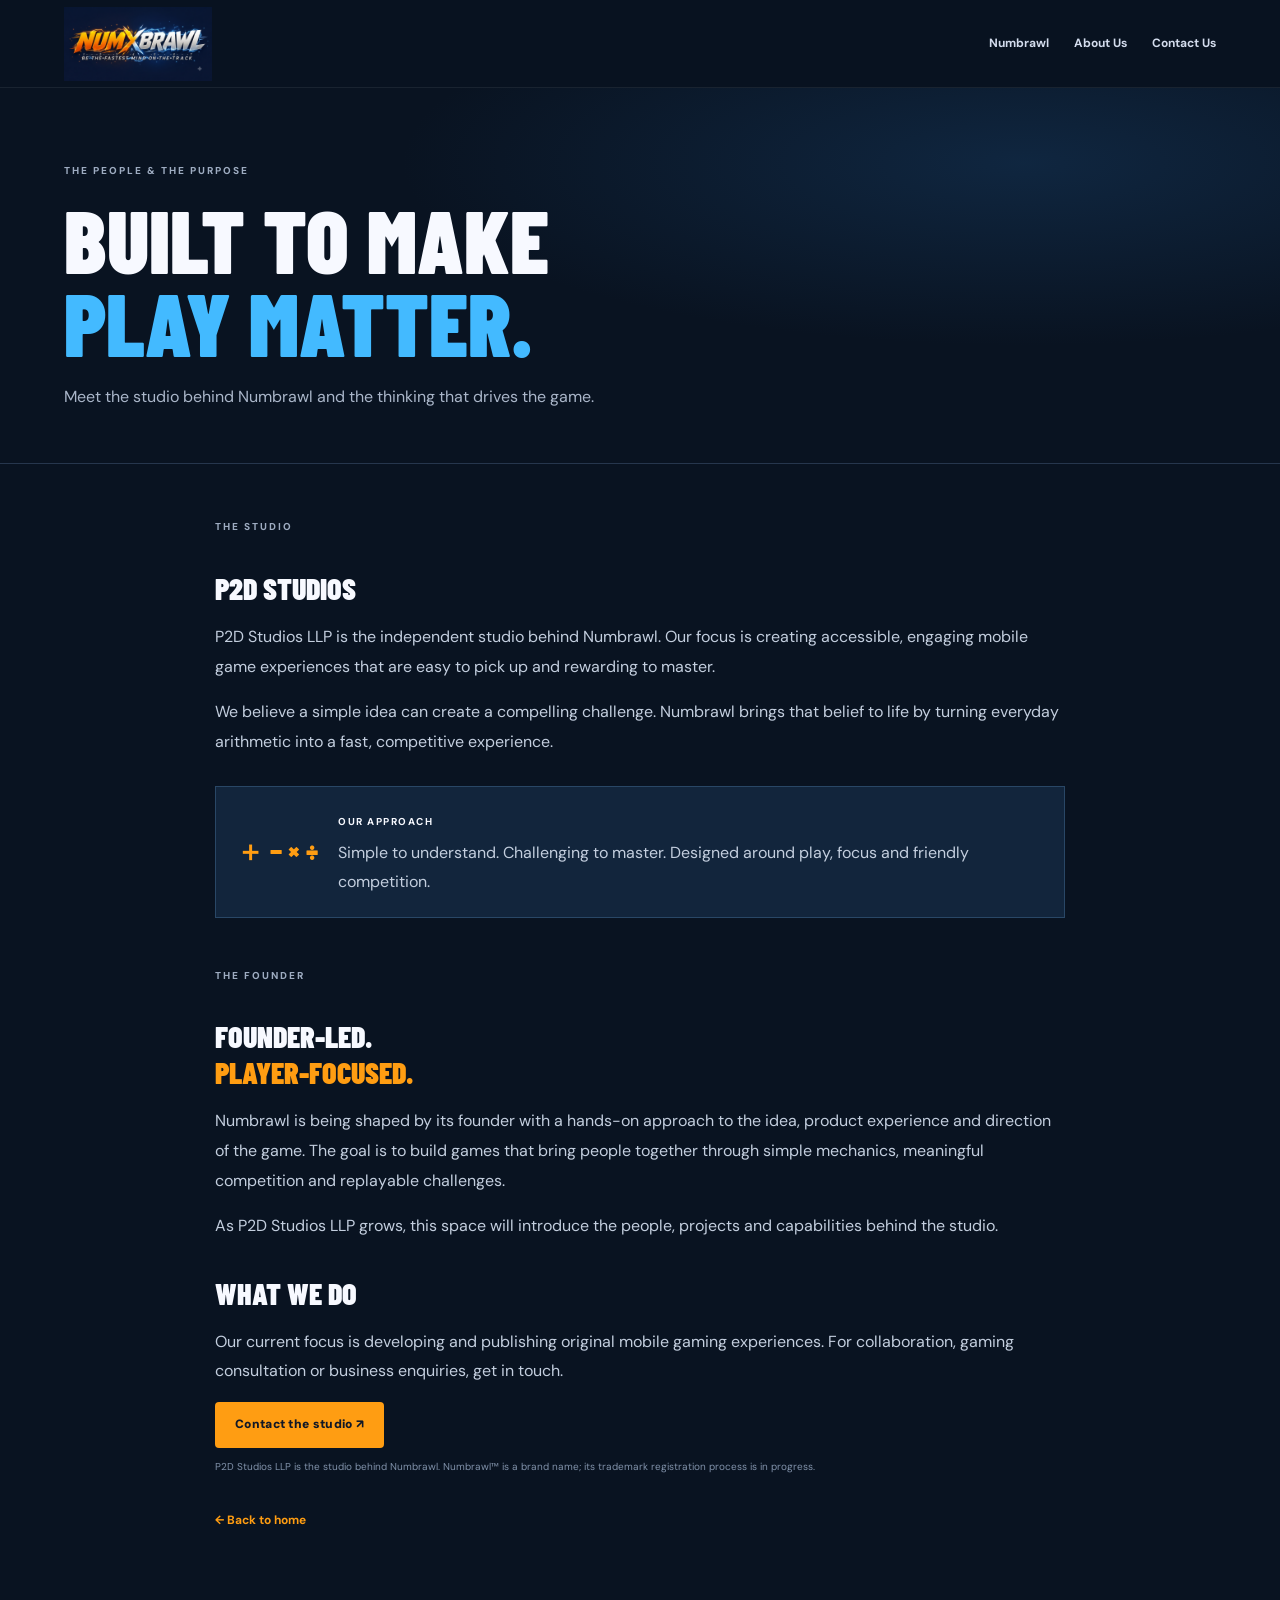
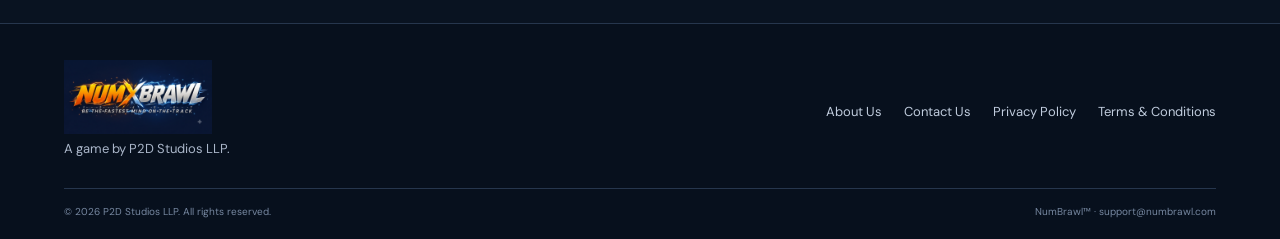
==== commit 970fcef4: "Unify navigation and footer; reposition feature artwork" ====
--- a/about.html
+++ b/about.html
@@ -1,7 +1,4 @@
 <!doctype html><html lang="en"><head><meta charset="utf-8"><meta name="viewport" content="width=device-width,initial-scale=1"><meta name="description" content="About P2D Studios, the people and thinking behind Numbrawl."><title>About — Numbrawl / P2D Studios</title><link rel="icon" href="assets/favicon.svg"><link rel="stylesheet" href="styles.css"></head><body>
-<header class="site-header">
-<a class="brand" href="index.html" aria-label="Numbrawl home"><img src="assets/numbrawl-game-logo.png" alt="Numbrawl logo"></a>
-<button class="menu-toggle" aria-label="Open navigation" aria-expanded="false"><span></span><span></span><span></span></button>
-<nav class="nav" aria-label="Main navigation"><a href="index.html">Numbrawl</a><a href="about.html">About Us</a><a href="contact.html">Contact Us</a></nav></header>
+<header class="site-header"><a class="brand" href="index.html" aria-label="Numbrawl home"><img src="assets/numbrawl-game-logo.png" alt="Numbrawl logo"></a><button class="menu-toggle" aria-label="Open navigation" aria-expanded="false"><span></span><span></span><span></span></button><nav class="nav" aria-label="Main navigation"><a href="index.html">Numbrawl</a><a href="about.html">About Us</a><a href="contact.html">Contact Us</a></nav></header>
 <main><section class="page-hero"><div class="section-wrap"><div class="eyebrow">THE PEOPLE & THE PURPOSE</div><h1>BUILT TO MAKE<br><span class="blue">PLAY MATTER.</span></h1><p>Meet the studio behind Numbrawl and the thinking that drives the game.</p></div></section><article class="content-wrap about-content"><div class="eyebrow">THE STUDIO</div><h2>P2D STUDIOS</h2><p>P2D Studios LLP is the independent studio behind Numbrawl. Our focus is creating accessible, engaging mobile game experiences that are easy to pick up and rewarding to master.</p><p>We believe a simple idea can create a compelling challenge. Numbrawl brings that belief to life by turning everyday arithmetic into a fast, competitive experience.</p><div class="about-callout"><span class="callout-symbol">＋ − × ÷</span><div><strong>OUR APPROACH</strong><p>Simple to understand. Challenging to master. Designed around play, focus and friendly competition.</p></div></div><div class="eyebrow about-eyebrow">THE FOUNDER</div><h2>FOUNDER-LED.<br><span class="orange">PLAYER-FOCUSED.</span></h2><p>Numbrawl is being shaped by its founder with a hands-on approach to the idea, product experience and direction of the game. The goal is to build games that bring people together through simple mechanics, meaningful competition and replayable challenges.</p><p>As P2D Studios LLP grows, this space will introduce the people, projects and capabilities behind the studio.</p><h2>WHAT WE DO</h2><p>Our current focus is developing and publishing original mobile gaming experiences. For collaboration, gaming consultation or business enquiries, get in touch.</p><a class="button button-primary" href="contact.html">Contact the studio ↗</a><p class="small-note">P2D Studios LLP is the studio behind Numbrawl. Numbrawl™ is a brand name; its trademark registration process is in progress.</p><a class="back-link" href="index.html">← Back to home</a></article></main>
-<footer class="site-footer"><div class="footer-main"><div><a class="brand footer-brand" href="index.html"><img src="assets/numbrawl-game-logo.png" alt="Numbrawl"></a><p>A game by P2D Studios LLP.</p></div><div class="footer-links"><a href="about.html">About Us</a><a href="contact.html">Contact Us</a><a href="privacy-policy.html">Privacy Policy</a><a href="terms.html">Terms &amp; Conditions</a></div></div><div class="footer-bottom"><span>© <span id="year">2026</span> Numbrawl. All rights reserved.</span><span>Built for the love of the game.</span></div></footer><script src="script.js"></script></body></html>
+<footer class="site-footer"><div class="footer-main"><div><a class="brand footer-brand" href="index.html"><img src="assets/numbrawl-game-logo.png" alt="Numbrawl"></a><p>A game by P2D Studios LLP.</p></div><div class="footer-links"><a href="about.html">About Us</a><a href="contact.html">Contact Us</a><a href="privacy-policy.html">Privacy Policy</a><a href="terms.html">Terms &amp; Conditions</a></div></div><div class="footer-bottom"><span>© <span id="year">2026</span> P2D Studios LLP. All rights reserved.</span><span>NumBrawl™ · <a href="mailto:support@numbrawl.com">support@numbrawl.com</a></span></div></footer><script src="script.js"></script></body></html>
--- a/styles.css
+++ b/styles.css
@@ -70,3 +70,39 @@
 .v5-analysis-points h3{font-size:14px;margin:3px 0 8px;letter-spacing:.5px}
 .v5-analysis-points p{margin:0}
 @media(max-width:760px){.v5-analysis{padding:70px 0}.v5-analysis-grid{grid-template-columns:1fr;gap:30px}}
+
+
+/* V5 peer review: desktop readability and mobile swipe cards */
+@media (min-width: 769px) {
+  .content-wrap p,.content-wrap li{font-size:16px;line-height:1.85}
+  .content-wrap h3{font-size:19px}
+  .hero-description,.page-hero p,.section-heading>p,.download-copy p,.v4-progress p,.v5-analysis p{font-size:16px;line-height:1.8}
+  .v4-mode>p,.v4-mode ul{font-size:15px;line-height:1.75}
+  .challenge-grid p,.timer-strip p{font-size:15px}
+  .contact-form label{font-size:14px}
+  .contact-form input,.contact-form select,.contact-form textarea{font-size:15px}
+  .footer-main p,.footer-links{font-size:13px}
+}
+@media (max-width: 620px) {
+  #modes .v4-modes{display:flex;overflow-x:auto;gap:14px;scroll-snap-type:x mandatory;scroll-padding-inline:5%;padding:0 5% 14px;margin:0 -5%;overscroll-behavior-inline:contain;-webkit-overflow-scrolling:touch;scrollbar-width:thin}
+  #modes .v4-mode{flex:0 0 min(84vw,340px);scroll-snap-align:start}
+  #modes .v4-mode h3{font-size:39px}
+  #modes .v4-screen{min-height:255px}
+  #modes .v5-phone{height:255px}
+  #modes .v4-mode>p{min-height:0}
+  .v5-swipe-hint{display:flex;justify-content:center;align-items:center;gap:9px;color:var(--muted);font-size:12px;font-weight:700;margin:14px 0 0}
+}
+@media (min-width: 621px){.v5-swipe-hint{display:none}}
+/* Desktop download reminder; placeholder QR is not a live store code */
+@media (min-width: 1250px){
+  .v5-qr-dock{position:fixed;right:12px;top:50%;transform:translateY(-50%);z-index:19;display:flex;flex-direction:column;align-items:center;gap:7px;background:#101e31f5;border:1px solid #36506b;border-radius:9px;padding:11px;box-shadow:0 10px 30px #0007;text-align:center;width:120px}
+  .v5-qr-dock img{width:92px;height:92px;background:white;padding:5px;object-fit:contain}
+  .v5-qr-dock strong{font-size:10px;line-height:1.4}
+  .v5-qr-dock small{font-size:9px;color:var(--muted)}
+}
+@media (max-width: 1249px){.v5-qr-dock{display:none}}
+
+/* Featured game artwork */
+.v5-feature-graphic{padding-top:22px;padding-bottom:28px}
+.v5-feature-graphic img{display:block;width:100%;height:auto;border-radius:12px;border:1px solid #29405e;box-shadow:0 18px 55px #0005}
+@media(max-width:620px){.v5-feature-graphic{padding-top:12px;padding-bottom:18px}.v5-feature-graphic img{border-radius:7px}}
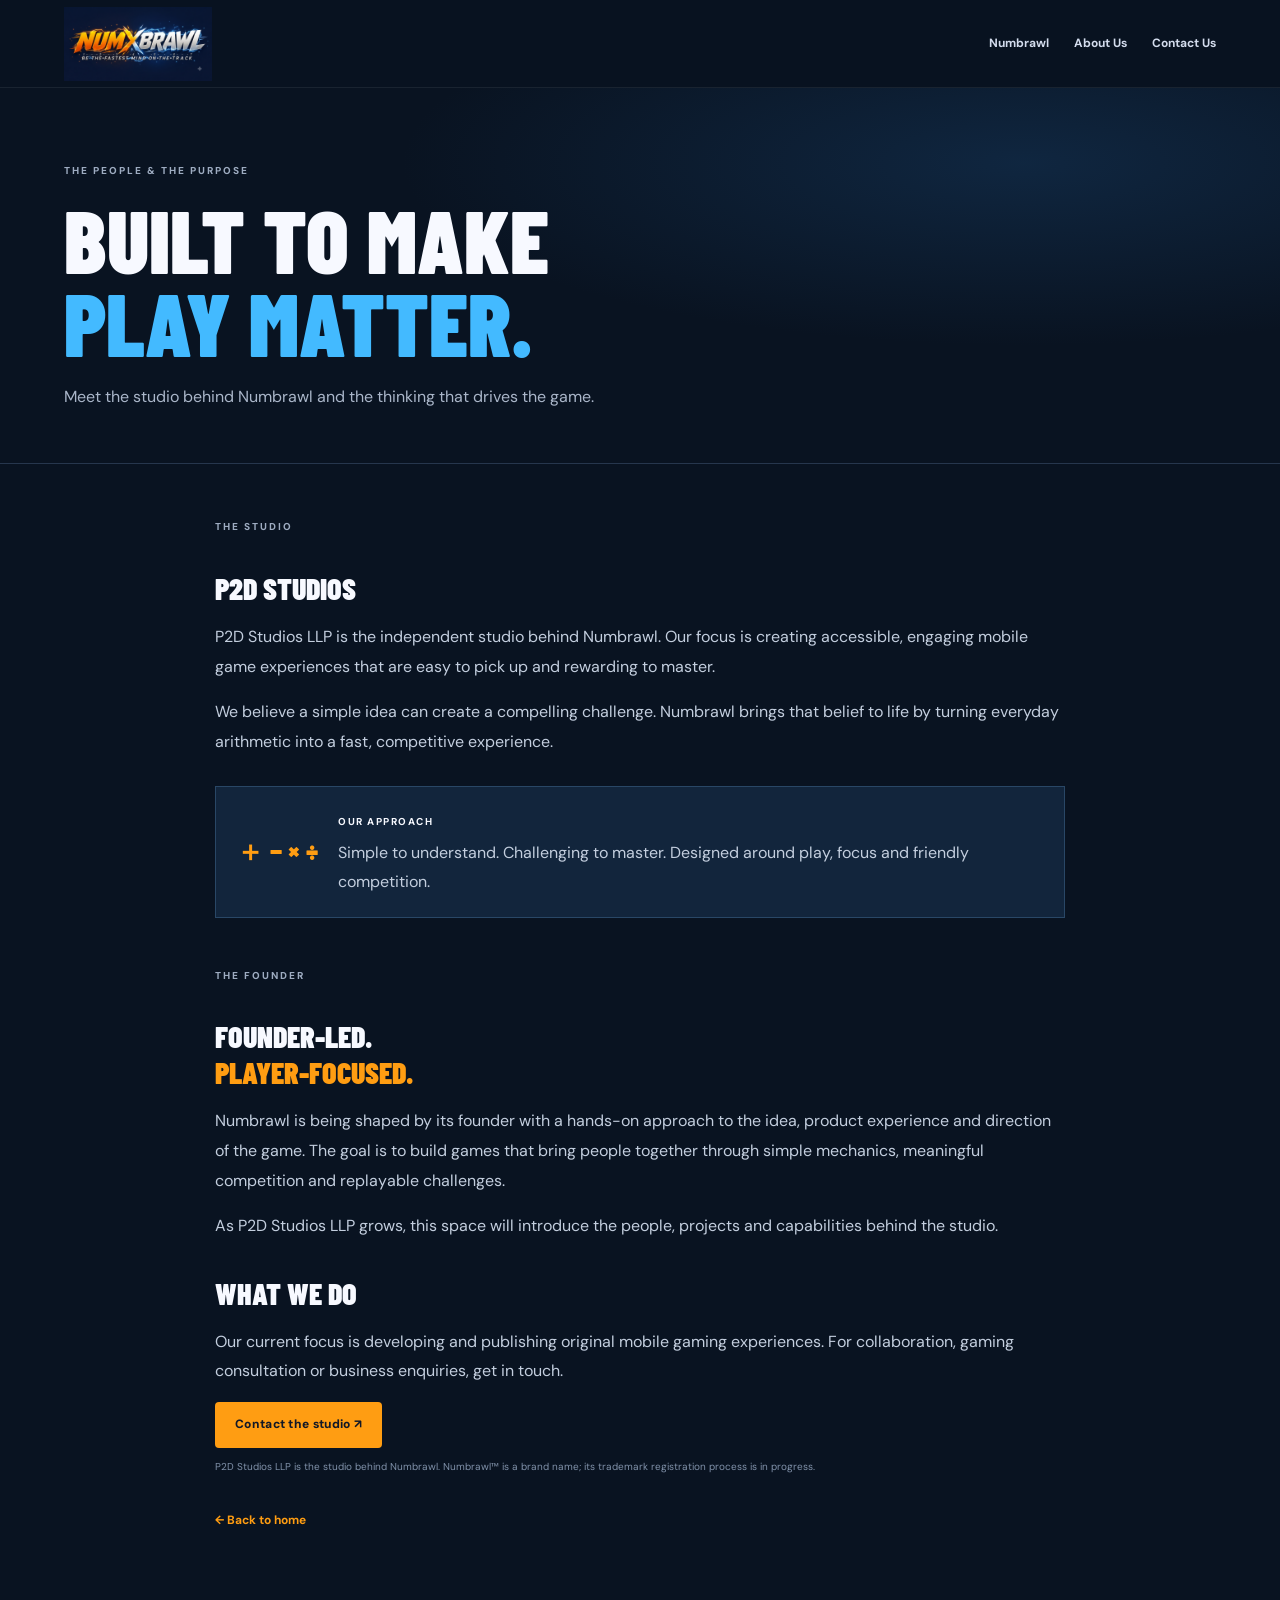
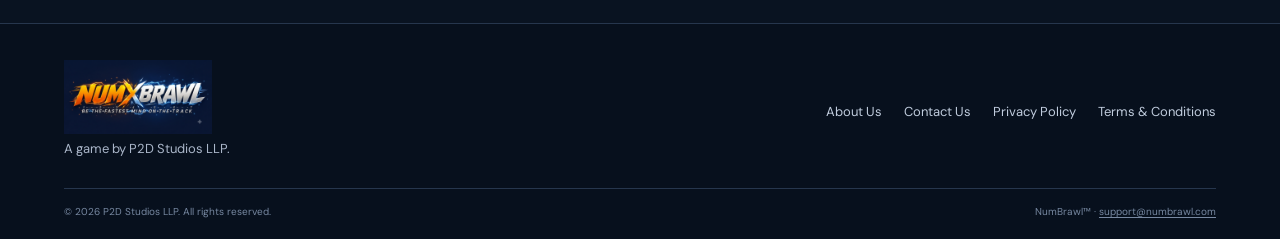
==== commit fcf83a84: "Align page with shared NumBrawl brand stylesheet and metadata" ====
--- a/about.html
+++ b/about.html
@@ -1,4 +1,4 @@
-<!doctype html><html lang="en"><head><meta charset="utf-8"><meta name="viewport" content="width=device-width,initial-scale=1"><meta name="description" content="About P2D Studios, the people and thinking behind Numbrawl."><title>About — Numbrawl / P2D Studios</title><link rel="icon" href="assets/favicon.svg"><link rel="stylesheet" href="styles.css"></head><body>
+<!doctype html><html lang="en"><head><meta charset="utf-8"><meta name="viewport" content="width=device-width,initial-scale=1"><meta name="description" content="About P2D Studios, the people and thinking behind Numbrawl."><title>About — Numbrawl / P2D Studios</title><link rel="icon" href="assets/favicon.svg"><link rel="stylesheet" href="styles.css?v=29"><meta name="theme-color" content="#091321"></head><body>
 <header class="site-header"><a class="brand" href="index.html" aria-label="Numbrawl home"><img src="assets/numbrawl-game-logo.png" alt="Numbrawl logo"></a><button class="menu-toggle" aria-label="Open navigation" aria-expanded="false"><span></span><span></span><span></span></button><nav class="nav" aria-label="Main navigation"><a href="index.html">Numbrawl</a><a href="about.html">About Us</a><a href="contact.html">Contact Us</a></nav></header>
 <main><section class="page-hero"><div class="section-wrap"><div class="eyebrow">THE PEOPLE & THE PURPOSE</div><h1>BUILT TO MAKE<br><span class="blue">PLAY MATTER.</span></h1><p>Meet the studio behind Numbrawl and the thinking that drives the game.</p></div></section><article class="content-wrap about-content"><div class="eyebrow">THE STUDIO</div><h2>P2D STUDIOS</h2><p>P2D Studios LLP is the independent studio behind Numbrawl. Our focus is creating accessible, engaging mobile game experiences that are easy to pick up and rewarding to master.</p><p>We believe a simple idea can create a compelling challenge. Numbrawl brings that belief to life by turning everyday arithmetic into a fast, competitive experience.</p><div class="about-callout"><span class="callout-symbol">＋ − × ÷</span><div><strong>OUR APPROACH</strong><p>Simple to understand. Challenging to master. Designed around play, focus and friendly competition.</p></div></div><div class="eyebrow about-eyebrow">THE FOUNDER</div><h2>FOUNDER-LED.<br><span class="orange">PLAYER-FOCUSED.</span></h2><p>Numbrawl is being shaped by its founder with a hands-on approach to the idea, product experience and direction of the game. The goal is to build games that bring people together through simple mechanics, meaningful competition and replayable challenges.</p><p>As P2D Studios LLP grows, this space will introduce the people, projects and capabilities behind the studio.</p><h2>WHAT WE DO</h2><p>Our current focus is developing and publishing original mobile gaming experiences. For collaboration, gaming consultation or business enquiries, get in touch.</p><a class="button button-primary" href="contact.html">Contact the studio ↗</a><p class="small-note">P2D Studios LLP is the studio behind Numbrawl. Numbrawl™ is a brand name; its trademark registration process is in progress.</p><a class="back-link" href="index.html">← Back to home</a></article></main>
 <footer class="site-footer"><div class="footer-main"><div><a class="brand footer-brand" href="index.html"><img src="assets/numbrawl-game-logo.png" alt="Numbrawl"></a><p>A game by P2D Studios LLP.</p></div><div class="footer-links"><a href="about.html">About Us</a><a href="contact.html">Contact Us</a><a href="privacy-policy.html">Privacy Policy</a><a href="terms.html">Terms &amp; Conditions</a></div></div><div class="footer-bottom"><span>© <span id="year">2026</span> P2D Studios LLP. All rights reserved.</span><span>NumBrawl™ · <a href="mailto:support@numbrawl.com">support@numbrawl.com</a></span></div></footer><script src="script.js"></script></body></html>
--- a/styles.css
+++ b/styles.css
@@ -1,5 +1,5 @@
 @import url('https://fonts.googleapis.com/css2?family=Barlow+Condensed:wght@600;700;800;900&family=DM+Sans:wght@400;500;600;700;800&display=swap');
-:root{--bg:#091321;--panel:#111e31;--panel2:#1b2940;--text:#f7f9ff;--muted:#aab6c9;--orange:#ff9d12;--blue:#43baff;--line:#26364d;--max:1180px}*{box-sizing:border-box}html{scroll-behavior:smooth;scroll-padding-top:90px}body{margin:0;background:var(--bg);color:var(--text);font-family:'DM Sans',Arial,sans-serif;line-height:1.65}a{color:inherit;text-decoration:none}.site-header{height:82px;padding:0 max(5vw,24px);display:flex;align-items:center;justify-content:space-between;border-bottom:1px solid #ffffff12;background:#091321ed;position:sticky;top:0;z-index:20;backdrop-filter:blur(14px)}.brand{display:flex;align-items:center;max-width:250px}.brand img{display:block;width:285px;max-height:74px;object-fit:contain;object-position:left center}.nav{display:flex;align-items:center;gap:30px;font-size:12px;font-weight:700;color:#d3dced}.nav a:hover,.footer-links a:hover{color:var(--blue)}.nav-cta{padding:10px 17px;border:1px solid #ff9d1280;color:var(--orange);border-radius:4px}.nav-cta:hover{background:var(--orange);color:#091321!important}.menu-toggle{display:none;background:none;border:0;padding:8px}.menu-toggle span{display:block;width:23px;height:2px;background:#fff;margin:5px}.section-wrap{width:min(var(--max),90%);margin:0 auto}.hero{display:grid;grid-template-columns:1fr 1fr;gap:50px;align-items:center;padding-top:75px;padding-bottom:82px;min-height:620px}.eyebrow{font-size:10px;font-weight:800;letter-spacing:2px;color:#9eacc1}.live-dot{display:inline-block;width:7px;height:7px;border-radius:50%;background:var(--orange);margin-right:9px;box-shadow:0 0 12px var(--orange)}h1,h2,h3,.hero-tagline{font-family:'Barlow Condensed',Impact,sans-serif;font-weight:900;line-height:.95;margin:0}.hero h1{font-size:clamp(66px,8vw,112px);letter-spacing:-1px;margin:22px 0 14px}.orange,.accent{color:var(--orange)}.blue{color:var(--blue)}.hero-tagline{font-size:25px;letter-spacing:.2px;color:#e8eef9;margin:0 0 17px}.hero-description{max-width:510px;color:var(--muted);font-size:14px}.hero-actions{display:flex;align-items:center;gap:25px;margin-top:28px}.button{display:inline-flex;align-items:center;justify-content:center;gap:15px;padding:13px 20px;font-size:12px;font-weight:900;letter-spacing:.3px;border:0;cursor:pointer;border-radius:4px}.button-primary{background:var(--orange);color:#111827;transition:transform .2s,filter .2s}.button-primary:hover{transform:translateY(-2px);filter:brightness(1.1)}.text-link{font-size:12px;font-weight:800;color:#dce5f3}.text-link span{color:var(--blue);padding-left:7px}.hero-ops{display:flex;align-items:center;gap:12px;margin-top:48px;color:var(--orange);font-family:'Barlow Condensed';font-size:25px;font-weight:900}.hero-ops span:nth-child(even){color:var(--blue)}.hero-ops small{font:800 8px 'DM Sans';letter-spacing:1.5px;color:#71819a;margin-left:8px}.hero-visual{min-height:465px;position:relative;overflow:hidden;border:1px solid #2d4565;border-radius:16px;background:radial-gradient(ellipse at 50% 48%,#173a63 0,#0d1c32 50%,#091321 78%);display:flex;align-items:center;justify-content:center;box-shadow:0 22px 70px #0005}.hero-visual:before,.hero-visual:after{content:"";position:absolute;width:330px;height:330px;border:1px solid #43baff38;border-radius:50%;transform:rotate(-25deg) scaleX(1.4)}.hero-visual:after{width:390px;height:250px;border-color:#ff9d1245;transform:rotate(35deg) scaleX(1.3)}.visual-top,.visual-bottom{position:absolute;left:22px;right:22px;display:flex;align-items:center;justify-content:space-between;font-size:9px;font-weight:900;letter-spacing:1.5px;color:#9fb1ca;z-index:2}.visual-top{top:19px}.visual-bottom{bottom:20px}.visual-bottom strong{font:900 27px 'Barlow Condensed';color:#fff;text-shadow:0 0 16px #43baff}.status-pill{padding:6px 9px;border:1px solid #43baff65;color:var(--blue);border-radius:30px}.app-icon{width:min(68%,320px);aspect-ratio:1;object-fit:cover;border-radius:25%;position:relative;z-index:1;box-shadow:0 18px 55px #0009}.floating-equation{position:absolute;z-index:3;background:#101d31eF;border:1px solid #ffffff2b;padding:9px 13px;font:800 20px 'Barlow Condensed';box-shadow:0 8px 25px #0007}.floating-equation b{color:var(--orange)}.eq-a{left:16px;top:30%}.eq-b{right:14px;bottom:28%}.ticker{overflow:hidden;background:linear-gradient(90deg,#ff9d12,#ffc04b);color:#101827;padding:12px 0;white-space:nowrap}.ticker-track{display:flex;align-items:center;justify-content:space-around;gap:30px;min-width:1000px;font-family:'Barlow Condensed';font-size:17px;font-weight:900;letter-spacing:1.7px}.ticker-track b{font-size:13px}.section{padding-top:100px;padding-bottom:105px}.section-heading{display:flex;justify-content:space-between;align-items:end;gap:30px;margin-bottom:38px}.section-heading h2,.download-copy h2{font-size:clamp(48px,6vw,76px);letter-spacing:-.5px;margin:13px 0 0}.section-heading>p{max-width:350px;color:var(--muted);font-size:13px;margin:0 0 4px}.mode-showcase{display:grid;gap:18px}.mode-feature{display:grid;grid-template-columns:.85fr 1.15fr;gap:32px;align-items:center;padding:24px;background:var(--panel);border:1px solid var(--line);border-radius:9px}.mode-feature.reverse{grid-template-columns:1.15fr .85fr}.mode-feature.reverse .mode-copy{order:2}.mode-feature.reverse img{order:1}.mode-feature img{display:block;width:100%;max-height:490px;object-fit:contain;object-position:center;border-radius:5px;background:#080f1b}.mode-copy{padding:18px 22px}.mode-kicker{font-size:9px;font-weight:900;letter-spacing:2px;color:var(--blue)}.mode-copy h3{font-size:clamp(45px,5vw,65px);margin:16px 0}.mode-copy p{font-size:13px;color:var(--muted);max-width:420px}.mode-copy ul{padding-left:18px;color:#d4deed;font-size:12px}.mode-copy li{padding:4px 0}.challenge-section{background:#0d1a2c;padding:95px 0 100px;border-top:1px solid var(--line);border-bottom:1px solid var(--line)}.challenge-grid{display:grid;grid-template-columns:repeat(3,1fr);gap:14px}.challenge-grid article{position:relative;overflow:hidden;padding:26px;background:#15243a;border:1px solid #2c405d;min-height:175px}.challenge-grid article>span{font:800 11px 'DM Sans';color:#7f92ad;letter-spacing:1px}.challenge-grid h3{font-size:38px;margin:22px 0 5px}.challenge-grid p{font-size:12px;color:var(--muted);margin:0}.challenge-highlight{border-color:#ff9d1280!important;background:linear-gradient(135deg,#332714,#17263b)!important}.challenge-highlight h3{color:var(--orange)}.timer-strip{display:flex;align-items:center;gap:17px;margin-top:20px;padding:19px 22px;border:1px solid #2c405d;background:#111f33}.timer-symbol{font-size:28px;color:var(--blue)}.timer-strip strong{font-size:10px;letter-spacing:1.5px}.timer-strip p{font-size:12px;color:var(--muted);margin:3px 0 0}.timer-options{margin-left:auto;display:flex;gap:8px}.timer-options b{font-size:10px;padding:8px 12px;border:1px solid #526783;color:#eaf2ff;border-radius:3px}.operations{display:flex;align-items:center;gap:18px;margin-top:28px}.operations span{font:900 28px 'Barlow Condensed';color:var(--orange)}.operations span:nth-child(even){color:var(--blue)}.operations p{font-size:9px;font-weight:900;letter-spacing:1.5px;color:#8ea0ba;margin-left:5px}.download-band{display:grid;grid-template-columns:1fr 260px;align-items:center;gap:40px;padding-top:100px;padding-bottom:100px}.download-copy h2{font-size:clamp(58px,7vw,86px);margin:17px 0}.download-copy p{color:var(--muted);font-size:13px;max-width:490px;margin-bottom:25px}.qr-panel{justify-self:center;text-align:center;display:flex;flex-direction:column;align-items:center;gap:8px}.qr-frame{padding:12px;background:#fff;width:160px;height:160px;display:grid;place-items:center}.qr-frame img{width:100%;height:100%;object-fit:contain}.qr-panel strong{font-size:10px;letter-spacing:2px}.qr-panel>span{font-size:10px;color:var(--muted)}.site-footer{border-top:1px solid var(--line);padding:36px max(5vw,24px) 18px;background:#07101d}.footer-main{display:flex;justify-content:space-between;align-items:center;gap:25px}.footer-brand img{width:220px}.footer-main p{color:var(--muted);font-size:11px;margin:4px 0}.footer-links{display:flex;justify-content:flex-end;flex-wrap:wrap;gap:12px 22px;font-size:10px;color:#c0ccdd}.footer-bottom{border-top:1px solid #26364d;margin-top:25px;padding-top:15px;display:flex;justify-content:space-between;color:#7788a1;font-size:10px}.page-hero{padding:75px 0 52px;border-bottom:1px solid var(--line);background:radial-gradient(ellipse at 80% 20%,#15375b88,transparent 43%)}.page-hero h1{font-size:clamp(55px,8vw,88px);margin:18px 0}.page-hero p{max-width:650px;color:var(--muted);font-size:14px;margin:0}.content-wrap{width:min(850px,90%);margin:0 auto;padding:55px 0 90px}.content-wrap h2{font:900 30px 'Barlow Condensed';margin:34px 0 10px}.content-wrap h2:first-child{margin-top:0}.content-wrap h3{font-size:16px;margin:23px 0 7px}.content-wrap p,.content-wrap li{font-size:13px;color:#c3cede}.content-wrap ul{padding-left:22px}.content-wrap li{margin:7px 0}.content-wrap a:not(.button){color:var(--blue)}.notice{border:1px solid #6e592a;background:#282319;padding:17px 19px;color:#e8d7a6;font-size:12px;margin-bottom:27px}.contact-layout{display:grid;grid-template-columns:.8fr 1.2fr;gap:55px}.contact-layout h2{font-size:40px}.contact-card{background:var(--panel);border:1px solid var(--line);padding:22px;margin-top:25px}.contact-card p{margin:5px 0}.contact-card a{color:var(--orange)!important;font-weight:700}.contact-form{display:flex;flex-direction:column;gap:9px;background:var(--panel);border:1px solid var(--line);padding:26px;border-radius:7px}.contact-form label{font-size:11px;font-weight:800;color:#dbe5f4;margin-top:5px}.contact-form input,.contact-form select,.contact-form textarea{width:100%;background:#0a1525;border:1px solid #344963;border-radius:4px;padding:12px;color:#fff;font:13px 'DM Sans';outline:none}.contact-form input:focus,.contact-form select:focus,.contact-form textarea:focus{border-color:var(--blue)}.contact-form textarea{resize:vertical}.contact-form .button{align-self:flex-start;margin-top:9px}.form-note,.small-note{font-size:10px!important;color:#8192aa!important}.form-note a{color:var(--blue)!important}.about-callout{display:flex;gap:20px;align-items:center;padding:20px;background:#12253c;border:1px solid #294766;margin:30px 0}.callout-symbol{font:900 28px 'Barlow Condensed';color:var(--orange);white-space:nowrap}.about-callout strong{font-size:10px;letter-spacing:1.5px}.about-callout p{margin:4px 0 0}.about-eyebrow{margin-top:50px}.back-link{display:inline-block;color:var(--orange)!important;font-size:12px;font-weight:700;margin-top:25px}.download-page{text-align:center;max-width:700px;margin:auto}.download-page .qr-frame{margin:28px auto 15px;width:190px;height:190px}.download-page .button{margin-top:15px}.placeholder-label{display:inline-block;background:#393020;color:#f5c342;padding:6px 10px;font-size:9px;letter-spacing:1px;font-weight:800;margin-top:15px}.thank-you{width:min(700px,90%);margin:15vh auto;text-align:center}.thank-you h1{font-size:clamp(55px,9vw,90px);margin:20px 0}.thank-you p{color:var(--muted);margin-bottom:25px}
+:root{--bg:#091321;--panel:#111e31;--panel2:#1b2940;--text:#f7f9ff;--muted:#aab6c9;--orange:#ff9d12;--blue:#43baff;--line:#26364d;--max:1180px}*{box-sizing:border-box}html{scroll-behavior:smooth;scroll-padding-top:90px}body{margin:0;background:var(--bg);color:var(--text);font-family:'DM Sans',Arial,sans-serif;line-height:1.65}a{color:inherit;text-decoration:none}.site-header{height:82px;padding:0 max(5vw,24px);display:flex;align-items:center;justify-content:space-between;border-bottom:1px solid #ffffff12;background:#091321ed;position:sticky;top:0;z-index:20;backdrop-filter:blur(14px)}.brand{display:flex;align-items:center;max-width:250px}.brand img{display:block;width:285px;max-height:74px;object-fit:contain;object-position:left center}.nav{display:flex;align-items:center;gap:30px;font-size:12px;font-weight:700;color:#d3dced}.nav a:hover,.footer-links a:hover{color:var(--blue)}.nav-cta{padding:10px 17px;border:1px solid #ff9d1280;color:var(--orange);border-radius:4px}.nav-cta:hover{background:var(--orange);color:#091321!important}.menu-toggle{display:none;background:none;border:0;padding:8px}.menu-toggle span{display:block;width:23px;height:2px;background:#fff;margin:5px}.section-wrap{width:min(var(--max),90%);margin:0 auto}.hero{display:grid;grid-template-columns:1fr 1fr;gap:50px;align-items:center;padding-top:75px;padding-bottom:82px;min-height:620px}.eyebrow{font-size:10px;font-weight:800;letter-spacing:2px;color:#9eacc1}.live-dot{display:inline-block;width:7px;height:7px;border-radius:50%;background:var(--orange);margin-right:9px;box-shadow:0 0 12px var(--orange)}h1,h2,h3{font-family:'Barlow Condensed',Impact,sans-serif;font-weight:900;line-height:.95;margin:0}.hero h1{font-size:clamp(66px,8vw,112px);letter-spacing:-1px;margin:22px 0 14px}.orange,.accent{color:var(--orange)}.blue{color:var(--blue)}.hero-tagline{font-size:25px;letter-spacing:.2px;color:#e8eef9;margin:0 0 17px}.hero-description{max-width:510px;color:var(--muted);font-size:14px}.hero-actions{display:flex;align-items:center;gap:25px;margin-top:28px}.button{display:inline-flex;align-items:center;justify-content:center;gap:15px;padding:13px 20px;font-size:12px;font-family:'DM Sans',Arial,sans-serif;font-weight:800;letter-spacing:.3px;border:0;cursor:pointer;border-radius:4px}.button-primary{background:var(--orange);color:#111827;transition:transform .2s,filter .2s}.button-primary:hover{transform:translateY(-2px);filter:brightness(1.1)}.text-link{font-size:12px;font-weight:800;color:#dce5f3}.text-link span{color:var(--blue);padding-left:7px}.hero-ops{display:flex;align-items:center;gap:12px;margin-top:48px;color:var(--orange);font-family:'Barlow Condensed';font-size:25px;font-weight:900}.hero-ops span:nth-child(even){color:var(--blue)}.hero-ops small{font:800 8px 'DM Sans';letter-spacing:1.5px;color:#71819a;margin-left:8px}.hero-visual{min-height:465px;position:relative;overflow:hidden;border:1px solid #2d4565;border-radius:16px;background:radial-gradient(ellipse at 50% 48%,#173a63 0,#0d1c32 50%,#091321 78%);display:flex;align-items:center;justify-content:center;box-shadow:0 22px 70px #0005}.hero-visual:before,.hero-visual:after{content:"";position:absolute;width:330px;height:330px;border:1px solid #43baff38;border-radius:50%;transform:rotate(-25deg) scaleX(1.4)}.hero-visual:after{width:390px;height:250px;border-color:#ff9d1245;transform:rotate(35deg) scaleX(1.3)}.visual-top,.visual-bottom{position:absolute;left:22px;right:22px;display:flex;align-items:center;justify-content:space-between;font-size:9px;font-weight:900;letter-spacing:1.5px;color:#9fb1ca;z-index:2}.visual-top{top:19px}.visual-bottom{bottom:20px}.visual-bottom strong{font:900 27px 'Barlow Condensed';color:#fff;text-shadow:0 0 16px #43baff}.status-pill{padding:6px 9px;border:1px solid #43baff65;color:var(--blue);border-radius:30px}.app-icon{width:min(68%,320px);aspect-ratio:1;object-fit:cover;border-radius:25%;position:relative;z-index:1;box-shadow:0 18px 55px #0009}.floating-equation{position:absolute;z-index:3;background:#101d31eF;border:1px solid #ffffff2b;padding:9px 13px;font:800 20px 'Barlow Condensed';box-shadow:0 8px 25px #0007}.floating-equation b{color:var(--orange)}.eq-a{left:16px;top:30%}.eq-b{right:14px;bottom:28%}.ticker{overflow:hidden;background:linear-gradient(90deg,#ff9d12,#ffc04b);color:#101827;padding:12px 0;white-space:nowrap}.ticker-track{display:flex;align-items:center;justify-content:space-around;gap:30px;min-width:1000px;font-family:'Barlow Condensed';font-size:17px;font-weight:900;letter-spacing:1.7px}.ticker-track b{font-size:13px}.section{padding-top:100px;padding-bottom:105px}.section-heading{display:flex;justify-content:space-between;align-items:end;gap:30px;margin-bottom:38px}.section-heading h2,.download-copy h2{font-size:clamp(48px,6vw,76px);letter-spacing:-.5px;margin:13px 0 0}.section-heading>p{max-width:350px;color:var(--muted);font-size:13px;margin:0 0 4px}.mode-showcase{display:grid;gap:18px}.mode-feature{display:grid;grid-template-columns:.85fr 1.15fr;gap:32px;align-items:center;padding:24px;background:var(--panel);border:1px solid var(--line);border-radius:9px}.mode-feature.reverse{grid-template-columns:1.15fr .85fr}.mode-feature.reverse .mode-copy{order:2}.mode-feature.reverse img{order:1}.mode-feature img{display:block;width:100%;max-height:490px;object-fit:contain;object-position:center;border-radius:5px;background:#080f1b}.mode-copy{padding:18px 22px}.mode-kicker{font-size:9px;font-weight:900;letter-spacing:2px;color:var(--blue)}.mode-copy h3{font-size:clamp(45px,5vw,65px);margin:16px 0}.mode-copy p{font-size:13px;color:var(--muted);max-width:420px}.mode-copy ul{padding-left:18px;color:#d4deed;font-size:12px}.mode-copy li{padding:4px 0}.challenge-section{background:#0d1a2c;padding:95px 0 100px;border-top:1px solid var(--line);border-bottom:1px solid var(--line)}.challenge-grid{display:grid;grid-template-columns:repeat(3,1fr);gap:14px}.challenge-grid article{position:relative;overflow:hidden;padding:26px;background:#15243a;border:1px solid #2c405d;min-height:175px}.challenge-grid article>span{font:800 11px 'DM Sans';color:#7f92ad;letter-spacing:1px}.challenge-grid h3{font-size:38px;margin:22px 0 5px}.challenge-grid p{font-size:12px;color:var(--muted);margin:0}.challenge-highlight{border-color:#ff9d1280!important;background:linear-gradient(135deg,#332714,#17263b)!important}.challenge-highlight h3{color:var(--orange)}.timer-strip{display:flex;align-items:center;gap:17px;margin-top:20px;padding:19px 22px;border:1px solid #2c405d;background:#111f33}.timer-symbol{font-size:28px;color:var(--blue)}.timer-strip strong{font-size:10px;letter-spacing:1.5px}.timer-strip p{font-size:12px;color:var(--muted);margin:3px 0 0}.timer-options{margin-left:auto;display:flex;gap:8px}.timer-options b{font-size:10px;padding:8px 12px;border:1px solid #526783;color:#eaf2ff;border-radius:3px}.operations{display:flex;align-items:center;gap:18px;margin-top:28px}.operations span{font:900 28px 'Barlow Condensed';color:var(--orange)}.operations span:nth-child(even){color:var(--blue)}.operations p{font-size:9px;font-weight:900;letter-spacing:1.5px;color:#8ea0ba;margin-left:5px}.download-band{display:grid;grid-template-columns:1fr 260px;align-items:center;gap:40px;padding-top:100px;padding-bottom:100px}.download-copy h2{font-size:clamp(58px,7vw,86px);margin:17px 0}.download-copy p{color:var(--muted);font-size:13px;max-width:490px;margin-bottom:25px}.qr-panel{justify-self:center;text-align:center;display:flex;flex-direction:column;align-items:center;gap:8px}.qr-frame{padding:12px;background:#fff;width:160px;height:160px;display:grid;place-items:center}.qr-frame img{width:100%;height:100%;object-fit:contain}.qr-panel strong{font-size:10px;letter-spacing:2px}.qr-panel>span{font-size:10px;color:var(--muted)}.site-footer{border-top:1px solid var(--line);padding:36px max(5vw,24px) 18px;background:#07101d}.footer-main{display:flex;justify-content:space-between;align-items:center;gap:25px}.footer-brand img{width:220px}.footer-main p{color:var(--muted);font-size:11px;margin:4px 0}.footer-links{display:flex;justify-content:flex-end;flex-wrap:wrap;gap:12px 22px;font-size:10px;color:#c0ccdd}.footer-bottom{border-top:1px solid #26364d;margin-top:25px;padding-top:15px;display:flex;justify-content:space-between;color:#7788a1;font-size:10px}.page-hero{padding:75px 0 52px;border-bottom:1px solid var(--line);background:radial-gradient(ellipse at 80% 20%,#15375b88,transparent 43%)}.page-hero h1{font-size:clamp(55px,8vw,88px);margin:18px 0}.page-hero p{max-width:650px;color:var(--muted);font-size:14px;margin:0}.content-wrap{width:min(850px,90%);margin:0 auto;padding:55px 0 90px}.content-wrap h2{font:900 30px 'Barlow Condensed';margin:34px 0 10px}.content-wrap h2:first-child{margin-top:0}.content-wrap h3{font-size:16px;margin:23px 0 7px}.content-wrap p,.content-wrap li{font-size:13px;color:#c3cede}.content-wrap ul{padding-left:22px}.content-wrap li{margin:7px 0}.content-wrap a:not(.button){color:var(--blue)}.notice{border:1px solid #6e592a;background:#282319;padding:17px 19px;color:#e8d7a6;font-size:12px;margin-bottom:27px}.contact-layout{display:grid;grid-template-columns:.8fr 1.2fr;gap:55px}.contact-layout h2{font-size:40px}.contact-card{background:var(--panel);border:1px solid var(--line);padding:22px;margin-top:25px}.contact-card p{margin:5px 0}.contact-card a{color:var(--orange)!important;font-weight:700}.contact-form{display:flex;flex-direction:column;gap:9px;background:var(--panel);border:1px solid var(--line);padding:26px;border-radius:7px}.contact-form label{font-size:11px;font-weight:800;color:#dbe5f4;margin-top:5px}.contact-form input,.contact-form select,.contact-form textarea{width:100%;background:#0a1525;border:1px solid #344963;border-radius:4px;padding:12px;color:#fff;font:13px 'DM Sans';outline:none}.contact-form input:focus,.contact-form select:focus,.contact-form textarea:focus{border-color:var(--blue)}.contact-form textarea{resize:vertical}.contact-form .button{align-self:flex-start;margin-top:9px}.form-note,.small-note{font-size:10px!important;color:#8192aa!important}.form-note a{color:var(--blue)!important}.about-callout{display:flex;gap:20px;align-items:center;padding:20px;background:#12253c;border:1px solid #294766;margin:30px 0}.callout-symbol{font:900 28px 'Barlow Condensed';color:var(--orange);white-space:nowrap}.about-callout strong{font-size:10px;letter-spacing:1.5px}.about-callout p{margin:4px 0 0}.about-eyebrow{margin-top:50px}.back-link{display:inline-block;color:var(--orange)!important;font-size:12px;font-weight:700;margin-top:25px}.download-page{text-align:center;max-width:700px;margin:auto}.download-page .qr-frame{margin:28px auto 15px;width:190px;height:190px}.download-page .button{margin-top:15px}.placeholder-label{display:inline-block;background:#393020;color:#f5c342;padding:6px 10px;font-size:9px;letter-spacing:1px;font-weight:800;margin-top:15px}.thank-you{width:min(700px,90%);margin:15vh auto;text-align:center}.thank-you h1{font-size:clamp(55px,9vw,90px);margin:20px 0}.thank-you p{color:var(--muted);margin-bottom:25px}
 @media(max-width:850px){.hero{grid-template-columns:1fr;gap:38px;padding-top:60px}.hero-copy{max-width:680px}.hero-visual{min-height:420px;width:min(100%,650px);justify-self:center}.section-heading{align-items:start}.section-heading>p{max-width:280px}.mode-feature,.mode-feature.reverse{grid-template-columns:.9fr 1.1fr;gap:15px}.mode-copy{padding:10px}.contact-layout{gap:25px}.footer-main{align-items:flex-start}}
 @media(max-width:620px){.site-header{height:68px;padding-inline:5%}.brand img{width:220px;max-height:58px}.menu-toggle{display:block}.nav{display:none;position:absolute;top:67px;left:0;right:0;background:#0b1728;border-bottom:1px solid var(--line);padding:15px 5%;flex-direction:column;align-items:stretch;gap:0}.nav.open{display:flex}.nav a{padding:12px 0;border-bottom:1px solid #26364d}.nav .nav-cta{margin-top:12px;text-align:center;padding:12px}.hero{padding-top:48px;padding-bottom:55px;min-height:0}.hero h1{font-size:clamp(67px,18vw,100px)}.hero-tagline{font-size:21px}.hero-description{font-size:13px}.hero-actions{gap:17px;flex-wrap:wrap}.hero-ops{margin-top:34px;gap:9px}.hero-ops small{font-size:7px;letter-spacing:1px}.hero-visual{min-height:340px}.app-icon{width:62%;max-width:245px}.floating-equation{font-size:15px;padding:7px 9px}.eq-a{left:8px}.eq-b{right:8px}.section{padding-top:72px;padding-bottom:76px}.section-heading{display:block;margin-bottom:27px}.section-heading>p{margin-top:16px}.section-heading h2{font-size:56px}.mode-feature,.mode-feature.reverse{grid-template-columns:1fr;gap:18px;padding:15px}.mode-feature.reverse .mode-copy,.mode-feature.reverse img{order:initial}.mode-copy{padding:8px}.mode-copy h3{font-size:52px;margin:12px 0}.mode-feature img{max-height:520px}.challenge-section{padding:72px 0}.challenge-grid{grid-template-columns:1fr;gap:9px}.challenge-grid article{min-height:145px;padding:21px}.challenge-grid h3{margin:13px 0 4px}.timer-strip{flex-wrap:wrap;padding:16px}.timer-options{width:100%;margin:6px 0 0 44px}.operations{gap:12px;flex-wrap:wrap}.operations p{width:100%;margin:0}.download-band{grid-template-columns:1fr;gap:35px;padding-top:72px;padding-bottom:72px}.download-copy h2{font-size:68px}.qr-panel{justify-self:start}.footer-main{display:block}.footer-links{justify-content:flex-start;margin-top:18px;gap:12px 16px}.footer-bottom{gap:8px;flex-direction:column}.page-hero{padding:52px 0 38px}.content-wrap{padding:38px 0 65px}.contact-layout{grid-template-columns:1fr;gap:30px}.contact-form{padding:19px}.contact-layout h2{font-size:36px}.about-callout{align-items:flex-start;flex-direction:column;gap:7px}}
 @media(prefers-reduced-motion:reduce){html{scroll-behavior:auto}*,*::before,*::after{transition:none!important}}
@@ -106,3 +106,165 @@
 .v5-feature-graphic{padding-top:22px;padding-bottom:28px}
 .v5-feature-graphic img{display:block;width:100%;height:auto;border-radius:12px;border:1px solid #29405e;box-shadow:0 18px 55px #0005}
 @media(max-width:620px){.v5-feature-graphic{padding-top:12px;padding-bottom:18px}.v5-feature-graphic img{border-radius:7px}}
+
+/* V6: integrated feature artwork, consistent nav/footer and mobile download */
+.v6-feature-hero{min-height:0;aspect-ratio:16/10;overflow:hidden;position:relative;background:#0b1727}
+.v6-feature-hero:before,.v6-feature-hero:after{display:none}
+.v6-feature-art{display:block;width:100%;height:100%;object-fit:contain}
+.v6-feature-caption{position:absolute;bottom:0;left:0;right:0;padding:6px 10px;text-align:center;background:#07101dcc;color:#eaf2ff;font-size:10px;font-weight:800;letter-spacing:1.6px}
+.site-footer .footer-links{align-items:center}
+.site-footer .footer-bottom a{color:inherit;text-decoration:underline;text-underline-offset:2px}
+.v6-mobile-download{display:none}
+@media(max-width:620px){
+ .v6-feature-hero{min-height:0;aspect-ratio:16/9;width:100%}
+ .v6-feature-caption{font-size:9px}
+ .v6-mobile-download{display:flex;position:fixed;bottom:12px;right:12px;z-index:25;background:var(--orange);color:#091321;font-size:12px;font-weight:900;padding:11px 16px;border-radius:24px;box-shadow:0 5px 20px #0009;gap:10px}
+ .site-footer{padding-bottom:75px}
+}
+@media(prefers-reduced-motion:reduce){#modes .v4-modes{scroll-behavior:auto}}
+
+/* Hero feature graphic and first PvP card artwork */
+.v7-pvp-art{align-items:center;min-height:300px;background:radial-gradient(ellipse at 50% 70%,#3e405e,#161c2d 68%);padding:15px}
+.v7-pvp-art img{display:block;width:min(100%,245px);height:265px;object-fit:contain;filter:drop-shadow(0 12px 20px #0009);border-radius:22px}
+@media(max-width:620px){.v7-pvp-art{min-height:255px}.v7-pvp-art img{height:235px;width:min(100%,230px)}}
+
+/* Full-width Facebook-style feature cover */
+.v8-cover{width:100%;height:clamp(190px,28vw,430px);overflow:hidden;background:#091321}
+.v8-cover img{display:block;width:100%;height:100%;object-fit:cover;object-position:center center}
+.v8-hero-copy{display:block;min-height:0;padding-top:45px;padding-bottom:42px}
+.v8-hero-copy .hero-copy{max-width:850px}
+@media(max-width:620px){.v8-cover{height:clamp(155px,42vw,250px)}.v8-cover img{object-position:center center}.v8-hero-copy{padding-top:30px;padding-bottom:30px}}
+
+/* V9: compact cover, allowing hero copy in the initial viewport */
+.v8-cover{height:clamp(145px,18vw,260px)}
+.v8-cover img{object-fit:cover;object-position:center 39%}
+.v8-hero-copy{padding-top:26px;padding-bottom:26px}
+.v8-hero-copy .hero-copy{max-width:920px}
+@media(max-width:620px){
+ .v8-cover{height:clamp(105px,31vw,170px)}
+ .v8-cover img{object-position:center 38%}
+ .v8-hero-copy{padding-top:18px;padding-bottom:20px}
+}
+
+/* V10: scale entire banner image; never crop the artwork */
+.v8-cover{height:auto;max-height:none;overflow:visible;background:#091321}
+.v8-cover img{display:block;width:100%;height:auto;max-height:none;object-fit:contain;object-position:center}
+@media(max-width:620px){.v8-cover{height:auto;max-height:none}.v8-cover img{width:100%;height:auto;max-height:none;object-fit:contain}}
+
+/* V11: narrower centered cover graphic, with full artwork visible */
+.v8-cover{width:min(100% - 40px,1050px);margin:20px auto 0;height:auto;max-height:none;overflow:visible;border-radius:12px}
+.v8-cover img{width:100%;height:auto;object-fit:contain;border-radius:12px}
+@media(max-width:620px){.v8-cover{width:calc(100% - 24px);margin:12px auto 0;border-radius:8px}.v8-cover img{border-radius:8px}}
+
+/* V12: match the supplied 2048 x 713 reference frame without cropping */
+.v8-cover{box-sizing:border-box;width:min(calc(100% - 40px),900px);aspect-ratio:2048/713;height:auto;max-height:none;margin:16px auto 0;overflow:hidden;border-radius:10px;background:#091321;display:flex;align-items:center;justify-content:center}
+.v8-cover img{display:block;width:100%;height:100%;max-height:100%;object-fit:contain;object-position:center center;border-radius:0}
+@media(max-width:620px){.v8-cover{width:calc(100% - 24px);aspect-ratio:2048/713;margin:10px auto 0;border-radius:7px}.v8-cover img{width:100%;height:100%;object-fit:contain}}
+
+/* V13: requested 250px desktop banner height, artwork fully contained */
+@media(min-width:621px){.v8-cover{height:250px;aspect-ratio:auto}.v8-cover img{width:100%;height:100%;object-fit:contain}}
+
+/* Single-line hero heading, responsive font sizing */
+.v14-hero-heading{white-space:nowrap;font-size:clamp(18px,4.1vw,58px);letter-spacing:-.035em}
+@media(max-width:620px){.v14-hero-heading{font-size:clamp(15px,4.1vw,25px);letter-spacing:-.045em}}
+
+/* V15: override legacy .hero h1 and narrow hero-copy rules */
+.hero.v8-hero-copy .hero-copy{width:100%;max-width:none;min-width:0}
+.hero.v8-hero-copy h1.v14-hero-heading{display:block;width:100%;max-width:100%;font-size:clamp(18px,3.5vw,52px);line-height:1.12;letter-spacing:-.035em;white-space:nowrap;overflow:visible}
+.hero.v8-hero-copy h1.v14-hero-heading .orange{display:inline;white-space:nowrap}
+@media(max-width:620px){.hero.v8-hero-copy h1.v14-hero-heading{font-size:clamp(12px,3.7vw,23px);letter-spacing:-.045em}}
+
+/* V16: compact hero content and two-line desktop description */
+.hero.v8-hero-copy{padding-top:18px;padding-bottom:20px}
+.hero.v8-hero-copy h1.v14-hero-heading{margin:10px 0 8px}
+.hero.v8-hero-copy .hero-description{max-width:none;margin-top:8px;margin-bottom:12px;font-size:clamp(13px,1.1vw,16px)}
+.hero.v8-hero-copy .hero-actions{margin-top:12px}
+@media(min-width:900px){.hero.v8-hero-copy .hero-description{white-space:nowrap;letter-spacing:-.015em}}
+@media(max-width:899px){.v16-description-break{display:none}}
+@media(max-width:620px){.hero.v8-hero-copy{padding-top:14px;padding-bottom:18px}.hero.v8-hero-copy .hero-description{white-space:normal}}
+
+/* V17: align the new 2360x500 artwork with the 1180px content grid */
+@media(min-width:621px){.v8-cover{width:min(90%,1180px);height:auto;aspect-ratio:2360/500;max-height:none}.v8-cover img{width:100%;height:100%;object-fit:contain}}
+@media(max-width:620px){.v8-cover{width:90%;height:auto;aspect-ratio:2360/500}.v8-cover img{width:100%;height:100%;object-fit:contain}}
+
+/* V18: original introduction, wider measure with natural two-line wrapping */
+.hero.v8-hero-copy .hero-description{width:100%;max-width:1180px;white-space:normal;letter-spacing:normal;text-wrap:balance}
+@media(min-width:900px){.hero.v8-hero-copy .hero-description{white-space:normal;font-size:clamp(14px,1.12vw,16px);line-height:1.5}}
+
+/* V19: compact mode imagery beside each title */
+.v19-mode-heading{display:flex;align-items:center;justify-content:space-between;gap:12px;min-width:0;margin:6px 0 14px}
+.v19-mode-heading h3{margin:0;min-width:0;flex:1}
+.v19-mode-icon,.v19-cpu-icon{width:82px;height:82px;flex:0 0 82px;object-fit:contain;border-radius:15px;background:#111c30}
+.v19-cpu-icon{display:flex;align-items:center;justify-content:center;border:2px solid #488dff;color:#e5f0ff;font-size:20px;font-weight:900;letter-spacing:1px}
+@media(max-width:620px){.v19-mode-icon,.v19-cpu-icon{width:68px;height:68px;flex-basis:68px}}
+
+/* V20: uploaded mode artwork on the left of card titles */
+.v20-mode-heading{display:flex;align-items:center;gap:16px;margin:10px 0 18px;min-width:0}
+.v20-mode-heading h3{flex:1;min-width:0;margin:0;line-height:1.08}
+.v20-mode-icon{display:block;width:108px;height:108px;flex:0 0 108px;object-fit:contain;border-radius:12px;background:transparent}
+@media(max-width:900px){.v20-mode-heading{gap:10px}.v20-mode-icon{width:86px;height:86px;flex-basis:86px}}
+@media(max-width:620px){.v20-mode-heading{gap:12px}.v20-mode-icon{width:96px;height:96px;flex-basis:96px}}
+
+/* V21: enforce compact left-aligned mode icons and readable tagline */
+#modes .v20-mode-heading{display:flex;flex-direction:row;align-items:center;gap:14px;min-width:0;margin:12px 0 18px}
+#modes .v20-mode-heading .v20-mode-icon{display:block;box-sizing:border-box;width:112px!important;height:112px!important;max-width:112px!important;max-height:112px!important;min-width:112px;min-height:112px;flex:0 0 112px;object-fit:contain;object-position:center;border-radius:12px}
+#modes .v20-mode-heading h3{flex:1;min-width:0;margin:0;font-size:clamp(28px,2.5vw,39px);line-height:1.04}
+.hero-tagline{font-family:'DM Sans',Arial,sans-serif;font-size:clamp(19px,2.1vw,25px);font-weight:700;line-height:1.35;letter-spacing:0;color:#e8eef9}
+@media(max-width:620px){#modes .v20-mode-heading .v20-mode-icon{width:112px!important;height:112px!important;max-width:112px!important;max-height:112px!important;flex-basis:112px}#modes .v20-mode-heading h3{font-size:clamp(26px,8vw,36px)}}
+
+/* V22: improve visibility of analysis feature headings */
+.v5-analysis-points h3{font-size:clamp(19px,1.65vw,24px);line-height:1.15;letter-spacing:.2px;margin:3px 0 9px}
+
+/* V23: tighter difficulty cards after removing decorative numbering */
+.challenge-grid article{min-height:0;padding:24px 26px}
+.challenge-grid h3{margin:0 0 10px}
+.challenge-grid p{margin:0}
+
+/* V24: mobile first viewport finishes at the orange ticker; larger full banner */
+@media(max-width:620px){
+ .v8-cover{width:96%;margin:12px auto 0;aspect-ratio:2360/500;height:auto;overflow:hidden}
+ .v8-cover img{width:100%;height:100%;object-fit:contain}
+ .hero.v8-hero-copy{box-sizing:border-box;min-height:calc(100svh - 76px - 45px - 21vw - 12px);display:flex;align-items:center;padding-top:18px;padding-bottom:22px}
+ .hero.v8-hero-copy .hero-copy{width:100%}
+ .ticker{padding:11px 0}
+ #modes{padding-top:65px}
+}
+
+/* V25: compact difficulty cards on desktop and mobile */
+.challenge-grid article{min-height:0;padding:16px 20px}
+.challenge-grid h3{font-size:clamp(30px,2.8vw,37px);margin:0 0 5px;line-height:1}
+.challenge-grid p{font-size:12px;line-height:1.45}
+@media(max-width:620px){.challenge-grid{gap:8px}.challenge-grid article{min-height:0;padding:13px 17px}.challenge-grid h3{font-size:31px;margin:0 0 4px}.challenge-grid p{font-size:12px;line-height:1.4}}
+
+/* V26: mobile first viewport ends precisely after ticker */
+@media(min-width:621px){.v26-first-screen{display:contents}}
+@media(max-width:620px){
+ .v26-first-screen{display:flex;flex-direction:column;min-height:calc(100svh - 76px)}
+ .v26-first-screen .v8-cover{flex:0 0 auto}
+ .v26-first-screen .hero.v8-hero-copy{flex:1 0 auto;min-height:0;display:flex;align-items:center;padding-top:14px;padding-bottom:18px}
+ .v26-first-screen .ticker{flex:0 0 auto}
+}
+
+/* V27: remove forced mobile viewport stretching and blank space */
+@media(max-width:620px){
+ .v26-first-screen{display:block;min-height:0}
+ .v26-first-screen .v8-cover{margin-top:12px;margin-bottom:0}
+ .v26-first-screen .hero.v8-hero-copy{display:block;min-height:0;flex:none;padding-top:18px;padding-bottom:24px}
+ .v26-first-screen .ticker{margin-top:0}
+}
+
+/* V28: separate mobile banner artwork with its own taller presentation */
+@media(max-width:620px){
+ .v8-cover{width:96%;height:auto;aspect-ratio:auto;max-height:none;margin:12px auto 0}
+ .v8-cover picture{display:block;width:100%}
+ .v8-cover picture img{display:block;width:100%;height:auto;max-height:none;object-fit:contain}
+}
+
+/* Shared brand consistency: semantic typography and keyboard focus */
+:root{--font-display:'Barlow Condensed',Impact,sans-serif;--font-body:'DM Sans',Arial,sans-serif}
+body,button,input,select,textarea{font-family:var(--font-body)}
+h1,h2,h3{font-family:var(--font-display)}
+.hero-tagline{font-family:var(--font-body)}
+a:focus-visible,button:focus-visible,input:focus-visible,select:focus-visible,textarea:focus-visible{outline:2px solid var(--blue);outline-offset:3px}
+.content-wrap h2,.content-wrap h3{line-height:1.2}
+@media(max-width:620px){.content-wrap p,.content-wrap li{font-size:15px;line-height:1.7}.contact-form input,.contact-form select,.contact-form textarea{font-size:16px}}
